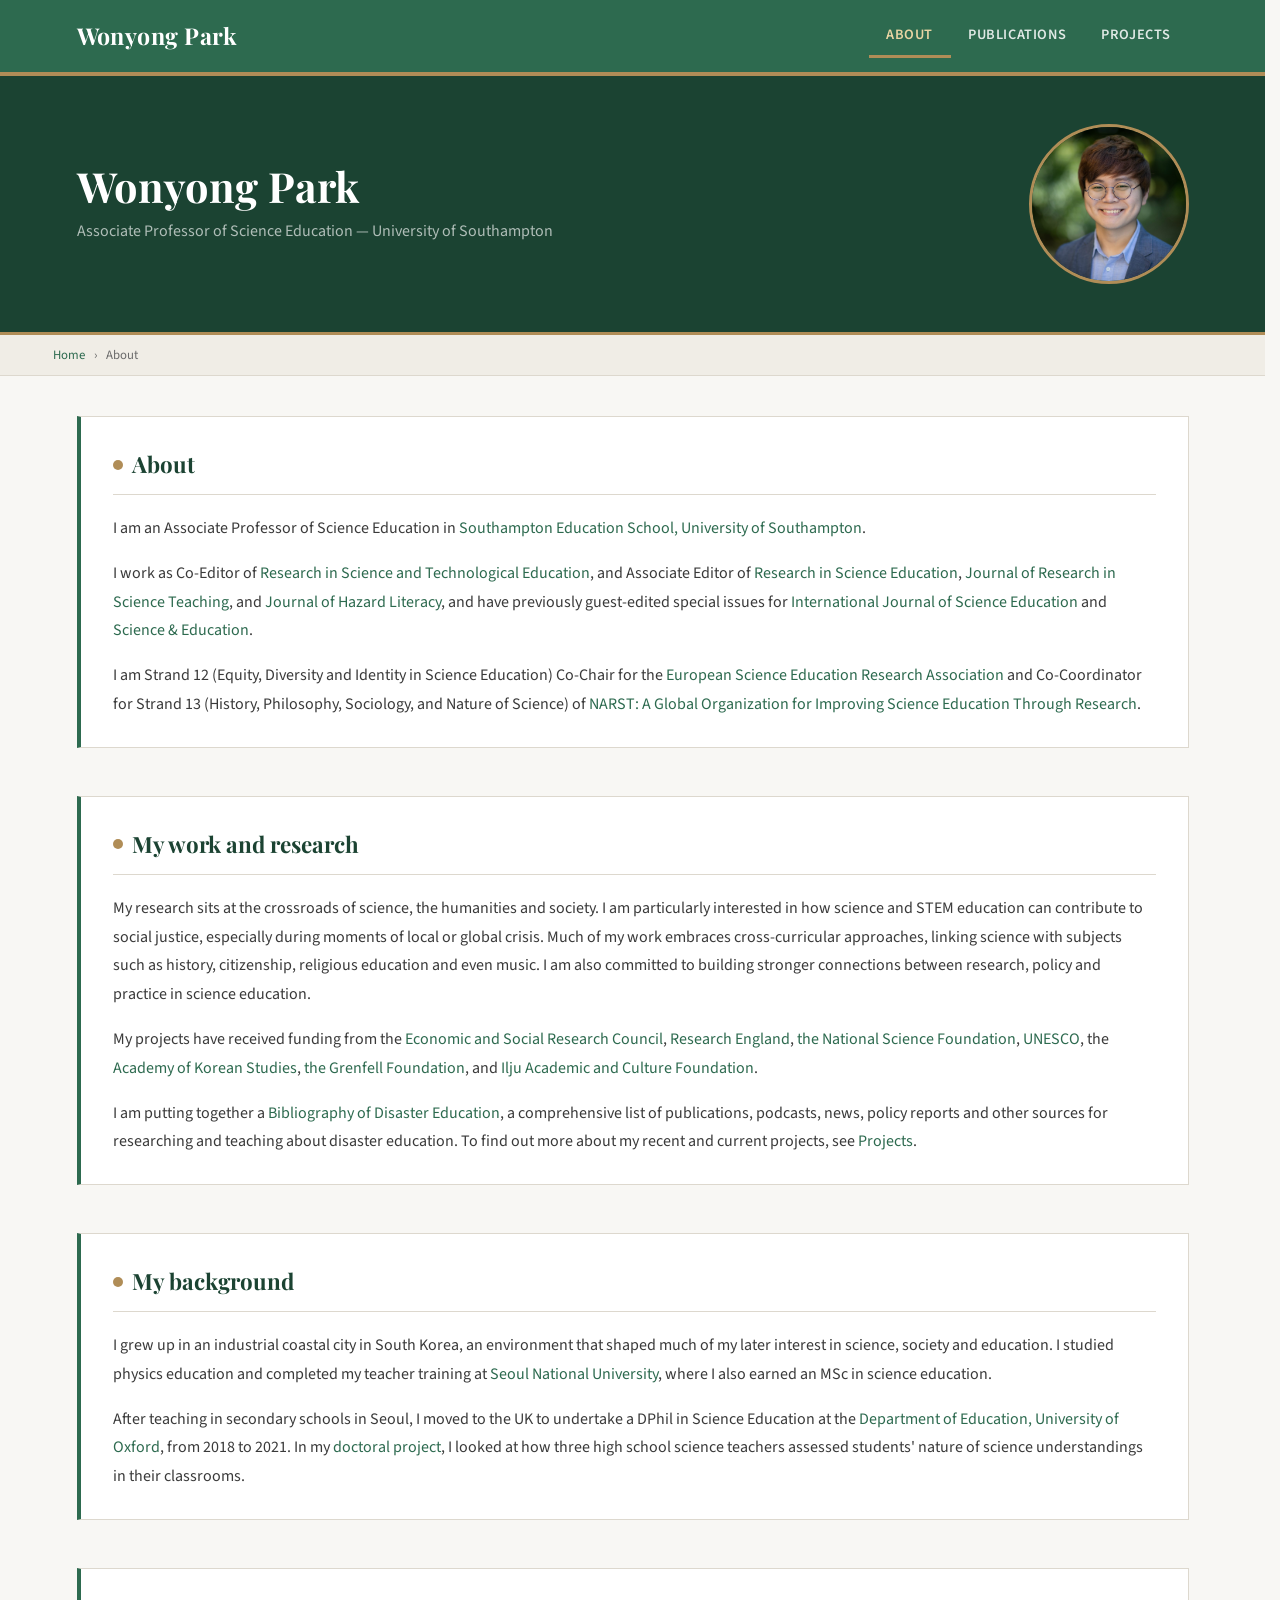
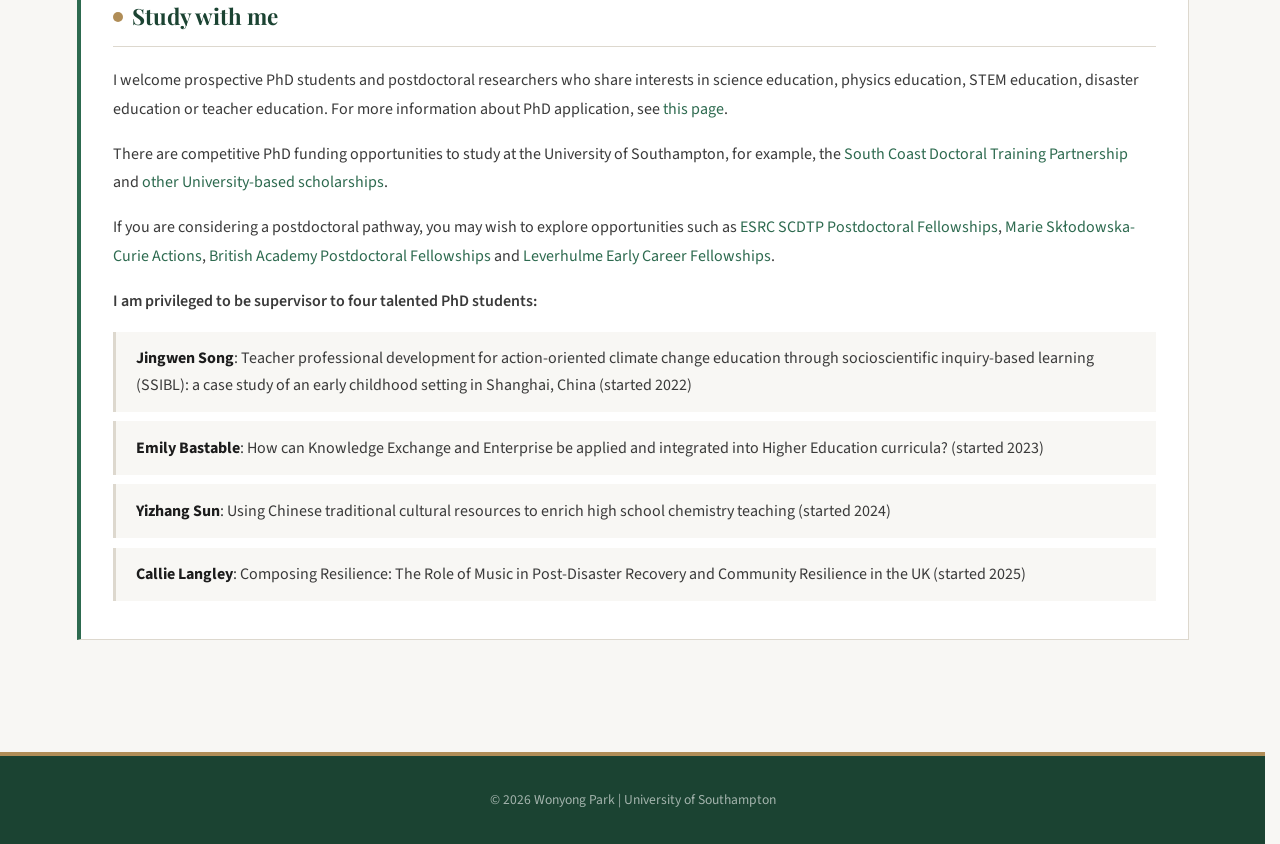
==== index.html @ 9c252d02 "." ====
<!DOCTYPE html>
<html lang="en">
<head>
    <meta charset="UTF-8">
    <meta name="viewport" content="width=device-width, initial-scale=1.0">
    <title>About | Wonyong Park</title>

    <link rel="preconnect" href="https://fonts.googleapis.com">
    <link rel="preconnect" href="https://fonts.gstatic.com" crossorigin>
    <link href="https://fonts.googleapis.com/css2?family=Playfair+Display:ital,wght@0,400;0,700;1,400;1,700&family=Source+Sans+3:wght@400;600&display=swap" rel="stylesheet">

    <style>
/* ── Parliament Design System ─────────────────────────────────────── */
:root {
  --parliament-green:  #2d6a4f;
  --parliament-dark:   #1b4332;
  --gold:              #b08d57;
  --gold-light:        #e8d5a3;
  --parchment:         #f8f7f4;
  --parchment-mid:     #f0ede6;
  --border-warm:       #ddd8ce;
  --text-dark:         #1c1c1c;
  --text-mid:          #3a3a3a;
  --text-muted:        #6b6b6b;
  --white:             #ffffff;
  --link-green:        #2d6a4f;
}

* { margin: 0; padding: 0; box-sizing: border-box; }
html { scroll-behavior: smooth; scrollbar-gutter: stable; }

body {
  font-family: 'Source Sans 3', sans-serif;
  background-color: var(--parchment);
  color: var(--text-dark);
  line-height: 1.75;
  -webkit-font-smoothing: antialiased;
}

a {
  color: var(--link-green);
  text-decoration: underline;
  text-decoration-color: transparent;
  text-underline-offset: 3px;
  transition: text-decoration-color .2s ease, color .2s ease;
}
a:hover { text-decoration-color: var(--link-green); }

/* ── SKIP LINK ───────────────────────────────────────────────────── */
.skip-link {
  position: absolute;
  top: -40px; left: 0;
  background: var(--parliament-green);
  color: white;
  padding: 8px 16px;
  font-size: .875rem;
  z-index: 999;
  transition: top .2s;
}
.skip-link:focus { top: 0; }

/* ── SITE HEADER ─────────────────────────────────────────────────── */
.site-header {
  background-color: var(--parliament-green);
  color: var(--white);
  border-bottom: 4px solid var(--gold);
}

.header-inner {
  max-width: 1160px;
  margin: 0 auto;
  padding: 0 24px;
  display: flex;
  align-items: center;
  justify-content: space-between;
  height: 72px;
  gap: 2rem;
}

.site-logo {
  font-family: 'Playfair Display', Georgia, serif;
  font-size: 1.45rem;
  font-weight: 700;
  color: var(--white);
  text-decoration: none;
  letter-spacing: .02em;
  white-space: nowrap;
}

.site-nav { display: flex; align-items: center; }
.site-nav ul { display: flex; list-style: none; gap: 0; }
.site-nav ul li a {
  display: block;
  padding: .5rem 1.1rem;
  color: rgba(255,255,255,.85);
  text-decoration: none;
  font-size: .9rem;
  font-weight: 600;
  letter-spacing: .04em;
  text-transform: uppercase;
  border-bottom: 3px solid transparent;
  transition: color .2s, border-color .2s, background .2s;
}
.site-nav ul li a:hover { color: var(--white); background: rgba(255,255,255,.1); }
.site-nav ul li a.active {
  color: var(--gold-light);
  border-bottom-color: var(--gold);
}

/* ── HERO BAND ───────────────────────────────────────────────────── */
.hero-band {
  background-color: var(--parliament-dark);
  color: var(--white);
  border-bottom: 3px solid var(--gold);
}

.hero-inner {
  max-width: 1160px;
  margin: 0 auto;
  padding: 3rem 24px 3rem;
  display: flex;
  align-items: center;
  gap: 3.5rem;
}

.hero-text { flex: 1; }

.hero-text h1 {
  font-family: 'Playfair Display', Georgia, serif;
  font-size: 2.6rem;
  font-weight: 700;
  line-height: 1.1;
  color: var(--white);
  margin-bottom: .5rem;
}

.hero-text .hero-role {
  font-size: 1rem;
  color: rgba(255,255,255,.65);
  font-family: 'Source Sans 3', sans-serif;
}

.hero-image {
  flex-shrink: 0;
}

.headshot {
  width: 160px;
  height: 160px;
  border-radius: 50%;
  object-fit: cover;
  border: 3px solid var(--gold);
  background-color: rgba(255,255,255,.1);
  display: block;
}

/* ── BREADCRUMB ──────────────────────────────────────────────────── */
.breadcrumb-bar {
  background: var(--parchment-mid);
  border-bottom: 1px solid var(--border-warm);
  padding: .55rem 24px;
}
.breadcrumb-bar .inner {
  max-width: 1160px;
  margin: 0 auto;
  font-size: .8rem;
  color: var(--text-muted);
}
.breadcrumb-bar a { color: var(--link-green); text-decoration: none; }
.breadcrumb-bar a:hover { text-decoration: underline; }
.breadcrumb-bar span { margin: 0 .4rem; }

/* ── MAIN LAYOUT ─────────────────────────────────────────────────── */
.main-wrapper {
  max-width: 1160px;
  margin: 0 auto;
  padding: 2.5rem 24px 4rem;
}

/* ── SECTIONS ────────────────────────────────────────────────────── */
.content-section {
  margin-bottom: 3rem;
  background: var(--white);
  border: 1px solid var(--border-warm);
  border-left: 4px solid var(--parliament-green);
  padding: 1.75rem 2rem;
}

.content-section h2 {
  font-family: 'Playfair Display', Georgia, serif;
  font-size: 1.4rem;
  font-weight: 700;
  color: var(--parliament-dark);
  margin-bottom: 1.2rem;
  padding-bottom: .6rem;
  border-bottom: 1px solid var(--border-warm);
  display: flex;
  align-items: center;
  gap: .6rem;
}
.content-section h2::before {
  content: '';
  display: inline-block;
  width: 10px;
  height: 10px;
  background: var(--gold);
  border-radius: 50%;
  flex-shrink: 0;
}

.content-section p {
  font-family: 'Source Sans 3', sans-serif;
  font-size: 1rem;
  color: var(--text-mid);
  margin-bottom: 1rem;
  line-height: 1.8;
}
.content-section p:last-child { margin-bottom: 0; }

/* ── STUDENT LIST ────────────────────────────────────────────────── */
.student-list {
  list-style: none;
  margin-top: 1rem;
}
.student-list li {
  font-family: 'Source Sans 3', sans-serif;
  font-size: 1rem;
  color: var(--text-mid);
  padding: .85rem 1rem .85rem 1.25rem;
  border-left: 3px solid var(--border-warm);
  margin-bottom: .6rem;
  line-height: 1.65;
  background: var(--parchment);
  transition: border-color .2s;
}
.student-list li:hover { border-left-color: var(--gold); }
.student-list li strong { color: var(--text-dark); }

.lead-note {
  font-weight: 600;
  color: var(--text-dark);
  margin-bottom: .5rem !important;
}

/* ── FOOTER ──────────────────────────────────────────────────────── */
.site-footer {
  background: var(--parliament-dark);
  color: rgba(255,255,255,.6);
  border-top: 4px solid var(--gold);
  padding: 2rem 24px;
  text-align: center;
  font-size: .85rem;
}

/* ── RESPONSIVE ──────────────────────────────────────────────────── */
@media (max-width: 820px) {
  .hero-inner { flex-direction: column-reverse; text-align: center; gap: 1.5rem; }
  .hero-image { margin: 0 auto; }
  .header-inner { height: auto; padding: .75rem 24px; flex-direction: column; align-items: flex-start; gap: .5rem; }
  .site-nav ul { flex-wrap: wrap; }
  .content-section { padding: 1.25rem 1.25rem; }
}
    </style>
</head>
<body>

<a href="#main-content" class="skip-link">Skip to main content</a>

<!-- HEADER -->
<header class="site-header">
  <div class="header-inner">
    <a href="/" class="site-logo">Wonyong Park</a>
    <nav class="site-nav" aria-label="Main navigation">
      <ul>
        <li><a href="/" class="active">About</a></li>
        <li><a href="/test/publications/">Publications</a></li>
        <li><a href="/test/projects/">Projects</a></li>
      </ul>
    </nav>
  </div>
</header>

<!-- HERO -->
<div class="hero-band">
  <div class="hero-inner">
    <div class="hero-text">
      <h1>Wonyong Park</h1>
      <p class="hero-role">Associate Professor of Science Education &mdash; University of Southampton</p>
    </div>
    <div class="hero-image">
      <img src="/headshot.jpg" alt="Wonyong Park" class="headshot">
    </div>
  </div>
</div>

<!-- BREADCRUMB -->
<div class="breadcrumb-bar" aria-label="Breadcrumb">
  <div class="inner">
    <a href="/">Home</a>
    <span aria-hidden="true">›</span>
    About
  </div>
</div>

<!-- MAIN -->
<main id="main-content">
  <div class="main-wrapper">

    <section class="content-section" id="about">
      <h2>About</h2>
      <p>I am an Associate Professor of Science Education in <a href="https://www.southampton.ac.uk/about/faculties-schools-departments/southampton-education-school" target="_blank">Southampton Education School, University of Southampton</a>.</p>
      <p>I work as Co-Editor of <a href="https://www.tandfonline.com/journals/crst20" target="_blank">Research in Science and Technological Education</a>, and Associate Editor of <a href="https://link.springer.com/journal/11165" target="_blank">Research in Science Education</a>, <a href="https://onlinelibrary.wiley.com/journal/10982736" target="_blank">Journal of Research in Science Teaching</a>, and <a href="https://www.ejhl.org/" target="_blank">Journal of Hazard Literacy</a>, and have previously guest-edited special issues for <a href="https://www.tandfonline.com/journals/tsed20" target="_blank">International Journal of Science Education</a> and <a href="https://link.springer.com/journal/11191" target="_blank">Science &amp; Education</a>.</p>
      <p>I am Strand 12 (Equity, Diversity and Identity in Science Education) Co-Chair for the <a href="https://www.esera.org/" target="_blank">European Science Education Research Association</a> and Co-Coordinator for Strand 13 (History, Philosophy, Sociology, and Nature of Science) of <a href="https://narst.org/strands" target="_blank">NARST: A Global Organization for Improving Science Education Through Research</a>.</p>
    </section>

    <section class="content-section" id="work">
      <h2>My work and research</h2>
      <p>My research sits at the crossroads of science, the humanities and society. I am particularly interested in how science and STEM education can contribute to social justice, especially during moments of local or global crisis. Much of my work embraces cross-curricular approaches, linking science with subjects such as history, citizenship, religious education and even music. I am also committed to building stronger connections between research, policy and practice in science education.</p>
      <p>My projects have received funding from the <a href="https://www.ukri.org/councils/esrc/" target="_blank">Economic and Social Research Council</a>, <a href="https://www.ukri.org/councils/research-england/" target="_blank">Research England</a>, <a href="https://www.nsf.gov/" target="_blank">the National Science Foundation</a>, <a href="https://www.unesco.org/en" target="_blank">UNESCO</a>, the <a href="https://intl.aks.ac.kr/english/index.do" target="_blank">Academy of Korean Studies</a>, <a href="https://www.grenfellfoundation.org.uk/" target="_blank">the Grenfell Foundation</a>, and <a href="https://www.iljufoundation.org/" target="_blank">Ilju Academic and Culture Foundation</a>.</p>
      <p>I am putting together a <a href="https://www.zotero.org/groups/5106264/bibliography_of_disaster_education/library" target="_blank">Bibliography of Disaster Education</a>, a comprehensive list of publications, podcasts, news, policy reports and other sources for researching and teaching about disaster education. To find out more about my recent and current projects, see <a href="/projects/">Projects</a>.</p>
    </section>

    <section class="content-section" id="background">
      <h2>My background</h2>
      <p>I grew up in an industrial coastal city in South Korea, an environment that shaped much of my later interest in science, society and education. I studied physics education and completed my teacher training at <a href="https://en.snu.ac.kr/" target="_blank">Seoul National University</a>, where I also earned an MSc in science education.</p>
      <p>After teaching in secondary schools in Seoul, I moved to the UK to undertake a DPhil in Science Education at the <a href="https://www.education.ox.ac.uk/" target="_blank">Department of Education, University of Oxford</a>, from 2018 to 2021. In my <a href="https://ora.ox.ac.uk/objects/uuid:f117fbd8-6e07-456a-b6ad-92ff74b28d0a" target="_blank">doctoral project</a>, I looked at how three high school science teachers assessed students' nature of science understandings in their classrooms.</p>
    </section>

    <section class="content-section" id="study">
      <h2>Study with me</h2>
      <p>I welcome prospective PhD students and postdoctoral researchers who share interests in science education, physics education, STEM education, disaster education or teacher education. For more information about PhD application, see <a href="https://www.southampton.ac.uk/study/postgraduate-research/education" target="_blank">this page</a>.</p>
      <p>There are competitive PhD funding opportunities to study at the University of Southampton, for example, the <a href="https://southcoastdtp.ac.uk/" target="_blank">South Coast Doctoral Training Partnership</a> and <a href="https://www.southampton.ac.uk/doctoral-college/presidential-scholarships.page" target="_blank">other University-based scholarships</a>.</p>
      <p>If you are considering a postdoctoral pathway, you may wish to explore opportunities such as <a href="https://southcoastdtp.ac.uk/our-people/postdoctoral-fellows/" target="_blank">ESRC SCDTP Postdoctoral Fellowships</a>, <a href="https://marie-sklodowska-curie-actions.ec.europa.eu/actions/postdoctoral-fellowships" target="_blank">Marie Skłodowska-Curie Actions</a>, <a href="https://www.thebritishacademy.ac.uk/funding/postdoctoral-fellowships/" target="_blank">British Academy Postdoctoral Fellowships</a> and <a href="https://www.leverhulme.ac.uk/early-career-fellowships" target="_blank">Leverhulme Early Career Fellowships</a>.</p>
      <p class="lead-note">I am privileged to be supervisor to four talented PhD students:</p>
      <ul class="student-list">
        <li><strong>Jingwen Song</strong>: Teacher professional development for action-oriented climate change education through socioscientific inquiry-based learning (SSIBL): a case study of an early childhood setting in Shanghai, China (started 2022)</li>
        <li><strong>Emily Bastable</strong>: How can Knowledge Exchange and Enterprise be applied and integrated into Higher Education curricula? (started 2023)</li>
        <li><strong>Yizhang Sun</strong>: Using Chinese traditional cultural resources to enrich high school chemistry teaching (started 2024)</li>
        <li><strong>Callie Langley</strong>: Composing Resilience: The Role of Music in Post-Disaster Recovery and Community Resilience in the UK (started 2025)</li>
      </ul>
    </section>

  </div>
</main>

<!-- FOOTER -->
<footer class="site-footer">
  &copy; 2026 Wonyong Park | University of Southampton
</footer>

</body>
</html>
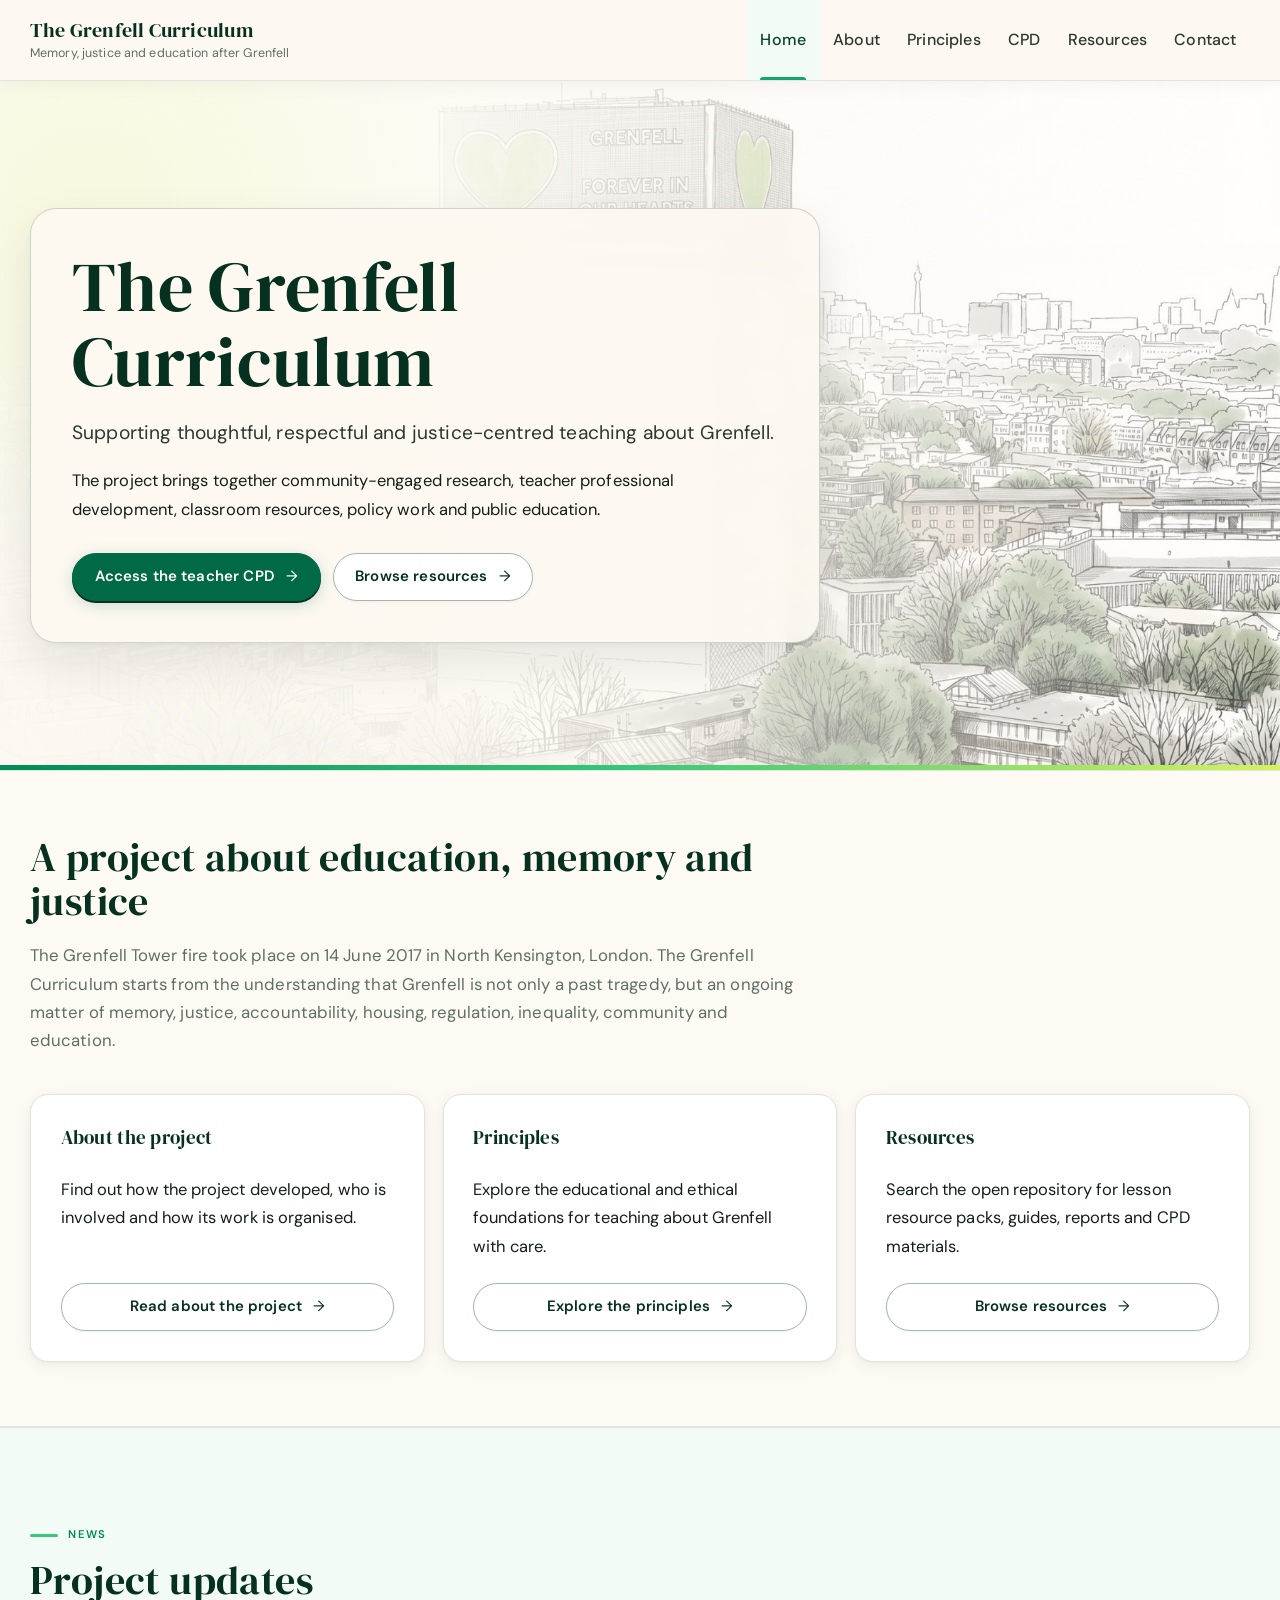
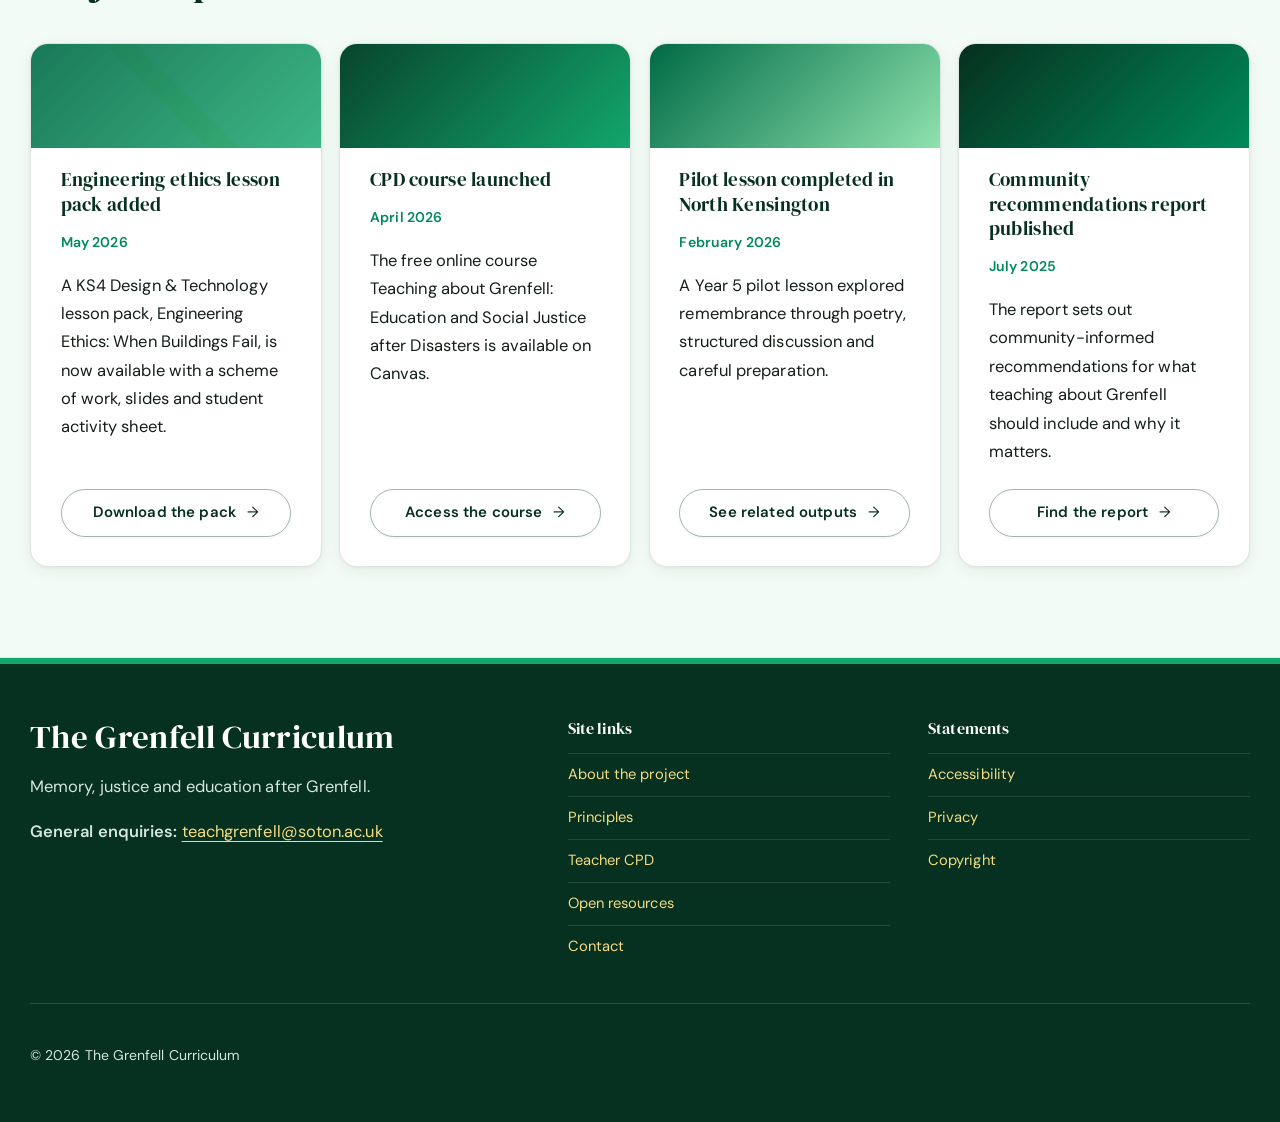
==== commit f44452f2: "..." ====
--- a/index.html
+++ b/index.html
@@ -1,352 +1,119 @@
-<!DOCTYPE html>
-<html lang="en">
+<!doctype html>
+<html lang="en-GB">
 <head>
-    <meta charset="UTF-8">
-    <meta name="viewport" content="width=device-width, initial-scale=1.0">
-    <title>About | Wonyong Park</title>
-
-    <link rel="preconnect" href="https://fonts.googleapis.com">
-    <link rel="preconnect" href="https://fonts.gstatic.com" crossorigin>
-    <link href="https://fonts.googleapis.com/css2?family=Playfair+Display:ital,wght@0,400;0,700;1,400;1,700&family=Source+Sans+3:wght@400;600&display=swap" rel="stylesheet">
-
-    <style>
-/* ── Parliament Design System ─────────────────────────────────────── */
-:root {
-  --parliament-green:  #2d6a4f;
-  --parliament-dark:   #1b4332;
-  --gold:              #b08d57;
-  --gold-light:        #e8d5a3;
-  --parchment:         #f8f7f4;
-  --parchment-mid:     #f0ede6;
-  --border-warm:       #ddd8ce;
-  --text-dark:         #1c1c1c;
-  --text-mid:          #3a3a3a;
-  --text-muted:        #6b6b6b;
-  --white:             #ffffff;
-  --link-green:        #2d6a4f;
-}
-
-* { margin: 0; padding: 0; box-sizing: border-box; }
-html { scroll-behavior: smooth; scrollbar-gutter: stable; }
-
-body {
-  font-family: 'Source Sans 3', sans-serif;
-  background-color: var(--parchment);
-  color: var(--text-dark);
-  line-height: 1.75;
-  -webkit-font-smoothing: antialiased;
-}
-
-a {
-  color: var(--link-green);
-  text-decoration: underline;
-  text-decoration-color: transparent;
-  text-underline-offset: 3px;
-  transition: text-decoration-color .2s ease, color .2s ease;
-}
-a:hover { text-decoration-color: var(--link-green); }
-
-/* ── SKIP LINK ───────────────────────────────────────────────────── */
-.skip-link {
-  position: absolute;
-  top: -40px; left: 0;
-  background: var(--parliament-green);
-  color: white;
-  padding: 8px 16px;
-  font-size: .875rem;
-  z-index: 999;
-  transition: top .2s;
-}
-.skip-link:focus { top: 0; }
-
-/* ── SITE HEADER ─────────────────────────────────────────────────── */
-.site-header {
-  background-color: var(--parliament-green);
-  color: var(--white);
-  border-bottom: 4px solid var(--gold);
-}
-
-.header-inner {
-  max-width: 1160px;
-  margin: 0 auto;
-  padding: 0 24px;
-  display: flex;
-  align-items: center;
-  justify-content: space-between;
-  height: 72px;
-  gap: 2rem;
-}
-
-.site-logo {
-  font-family: 'Playfair Display', Georgia, serif;
-  font-size: 1.45rem;
-  font-weight: 700;
-  color: var(--white);
-  text-decoration: none;
-  letter-spacing: .02em;
-  white-space: nowrap;
-}
-
-.site-nav { display: flex; align-items: center; }
-.site-nav ul { display: flex; list-style: none; gap: 0; }
-.site-nav ul li a {
-  display: block;
-  padding: .5rem 1.1rem;
-  color: rgba(255,255,255,.85);
-  text-decoration: none;
-  font-size: .9rem;
-  font-weight: 600;
-  letter-spacing: .04em;
-  text-transform: uppercase;
-  border-bottom: 3px solid transparent;
-  transition: color .2s, border-color .2s, background .2s;
-}
-.site-nav ul li a:hover { color: var(--white); background: rgba(255,255,255,.1); }
-.site-nav ul li a.active {
-  color: var(--gold-light);
-  border-bottom-color: var(--gold);
-}
-
-/* ── HERO BAND ───────────────────────────────────────────────────── */
-.hero-band {
-  background-color: var(--parliament-dark);
-  color: var(--white);
-  border-bottom: 3px solid var(--gold);
-}
-
-.hero-inner {
-  max-width: 1160px;
-  margin: 0 auto;
-  padding: 3rem 24px 3rem;
-  display: flex;
-  align-items: center;
-  gap: 3.5rem;
-}
-
-.hero-text { flex: 1; }
-
-.hero-text h1 {
-  font-family: 'Playfair Display', Georgia, serif;
-  font-size: 2.6rem;
-  font-weight: 700;
-  line-height: 1.1;
-  color: var(--white);
-  margin-bottom: .5rem;
-}
-
-.hero-text .hero-role {
-  font-size: 1rem;
-  color: rgba(255,255,255,.65);
-  font-family: 'Source Sans 3', sans-serif;
-}
-
-.hero-image {
-  flex-shrink: 0;
-}
-
-.headshot {
-  width: 160px;
-  height: 160px;
-  border-radius: 50%;
-  object-fit: cover;
-  border: 3px solid var(--gold);
-  background-color: rgba(255,255,255,.1);
-  display: block;
-}
-
-/* ── BREADCRUMB ──────────────────────────────────────────────────── */
-.breadcrumb-bar {
-  background: var(--parchment-mid);
-  border-bottom: 1px solid var(--border-warm);
-  padding: .55rem 24px;
-}
-.breadcrumb-bar .inner {
-  max-width: 1160px;
-  margin: 0 auto;
-  font-size: .8rem;
-  color: var(--text-muted);
-}
-.breadcrumb-bar a { color: var(--link-green); text-decoration: none; }
-.breadcrumb-bar a:hover { text-decoration: underline; }
-.breadcrumb-bar span { margin: 0 .4rem; }
-
-/* ── MAIN LAYOUT ─────────────────────────────────────────────────── */
-.main-wrapper {
-  max-width: 1160px;
-  margin: 0 auto;
-  padding: 2.5rem 24px 4rem;
-}
-
-/* ── SECTIONS ────────────────────────────────────────────────────── */
-.content-section {
-  margin-bottom: 3rem;
-  background: var(--white);
-  border: 1px solid var(--border-warm);
-  border-left: 4px solid var(--parliament-green);
-  padding: 1.75rem 2rem;
-}
-
-.content-section h2 {
-  font-family: 'Playfair Display', Georgia, serif;
-  font-size: 1.4rem;
-  font-weight: 700;
-  color: var(--parliament-dark);
-  margin-bottom: 1.2rem;
-  padding-bottom: .6rem;
-  border-bottom: 1px solid var(--border-warm);
-  display: flex;
-  align-items: center;
-  gap: .6rem;
-}
-.content-section h2::before {
-  content: '';
-  display: inline-block;
-  width: 10px;
-  height: 10px;
-  background: var(--gold);
-  border-radius: 50%;
-  flex-shrink: 0;
-}
-
-.content-section p {
-  font-family: 'Source Sans 3', sans-serif;
-  font-size: 1rem;
-  color: var(--text-mid);
-  margin-bottom: 1rem;
-  line-height: 1.8;
-}
-.content-section p:last-child { margin-bottom: 0; }
-
-/* ── STUDENT LIST ────────────────────────────────────────────────── */
-.student-list {
-  list-style: none;
-  margin-top: 1rem;
-}
-.student-list li {
-  font-family: 'Source Sans 3', sans-serif;
-  font-size: 1rem;
-  color: var(--text-mid);
-  padding: .85rem 1rem .85rem 1.25rem;
-  border-left: 3px solid var(--border-warm);
-  margin-bottom: .6rem;
-  line-height: 1.65;
-  background: var(--parchment);
-  transition: border-color .2s;
-}
-.student-list li:hover { border-left-color: var(--gold); }
-.student-list li strong { color: var(--text-dark); }
-
-.lead-note {
-  font-weight: 600;
-  color: var(--text-dark);
-  margin-bottom: .5rem !important;
-}
-
-/* ── FOOTER ──────────────────────────────────────────────────────── */
-.site-footer {
-  background: var(--parliament-dark);
-  color: rgba(255,255,255,.6);
-  border-top: 4px solid var(--gold);
-  padding: 2rem 24px;
-  text-align: center;
-  font-size: .85rem;
-}
-
-/* ── RESPONSIVE ──────────────────────────────────────────────────── */
-@media (max-width: 820px) {
-  .hero-inner { flex-direction: column-reverse; text-align: center; gap: 1.5rem; }
-  .hero-image { margin: 0 auto; }
-  .header-inner { height: auto; padding: .75rem 24px; flex-direction: column; align-items: flex-start; gap: .5rem; }
-  .site-nav ul { flex-wrap: wrap; }
-  .content-section { padding: 1.25rem 1.25rem; }
-}
-    </style>
+  <meta charset="utf-8">
+  <meta name="viewport" content="width=device-width, initial-scale=1">
+  <title>The Grenfell Curriculum | Memory, justice and education after Grenfell</title>
+  <meta name="description" content="The public landing page for The Grenfell Curriculum, an ongoing community-engaged education project supporting teaching about Grenfell.">
+  <meta name="theme-color" content="#008a59">
+  <link rel="preconnect" href="https://fonts.googleapis.com">
+  <link rel="preconnect" href="https://fonts.gstatic.com" crossorigin>
+  <link rel="stylesheet" href="assets/css/styles.css">
 </head>
-<body>
-
-<a href="#main-content" class="skip-link">Skip to main content</a>
-
-<!-- HEADER -->
+<body class="page-home">
 <header class="site-header">
   <div class="header-inner">
-    <a href="/" class="site-logo">Wonyong Park</a>
-    <nav class="site-nav" aria-label="Main navigation">
-      <ul>
-        <li><a href="/" class="active">About</a></li>
-        <li><a href="/test/publications/">Publications</a></li>
-        <li><a href="/test/projects/">Projects</a></li>
-      </ul>
+    <a class="brand" href="" aria-label="The Grenfell Curriculum home">
+      <span class="brand-title">The Grenfell Curriculum</span>
+        <span class="brand-tagline">Memory, justice and education after Grenfell</span>
+    </a>
+    <button class="nav-toggle" type="button" aria-controls="site-navigation" aria-expanded="false" data-nav-toggle>
+      <span>Menu</span><span aria-hidden="true"></span>
+    </button>
+    <nav class="site-nav" id="site-navigation" aria-label="Primary navigation" data-site-nav>
+      <ul><li><a href="" aria-current="page">Home</a></li><li><a href="about/">About</a></li><li><a href="principles/">Principles</a></li><li><a href="cpd/">CPD</a></li><li><a href="resources/">Resources</a></li><li><a href="contact/">Contact</a></li></ul>
     </nav>
   </div>
 </header>
+  <main id="main">
 
-<!-- HERO -->
-<div class="hero-band">
-  <div class="hero-inner">
-    <div class="hero-text">
-      <h1>Wonyong Park</h1>
-      <p class="hero-role">Associate Professor of Science Education &mdash; University of Southampton</p>
+    <section class="page-hero">
+      <div class="container hero-grid">
+        <div class="hero-copy">
+          <h1>The Grenfell Curriculum</h1>
+          <p class="lede">Supporting thoughtful, respectful and justice-centred teaching about Grenfell.</p>
+          <p>The project brings together community-engaged research, teacher professional development, classroom resources, policy work and public education.</p>
+          <div class="actions">
+            <a class="btn primary" href="https://canvas.instructure.com/courses/13952145/modules" target="_blank" rel="noopener noreferrer">Access the teacher CPD</a>
+            <a class="btn secondary" href="resources/">Browse resources</a>
+          </div>
+          </div>
+        </div>
+      </div>
+    </section>
+
+    <section class="section compact">
+      <div class="container">
+        <div class="section-title">
+          <h2>A project about education, memory and justice</h2>
+          <p>The Grenfell Tower fire took place on 14 June 2017 in North Kensington, London. The Grenfell Curriculum starts from the understanding that Grenfell is not only a past tragedy, but an ongoing matter of memory, justice, accountability, housing, regulation, inequality, community and education.</p>
+        </div>
+        <div class="grid three">
+          <article class="card feature-card">
+            <h3>About the project</h3>
+            <p>Find out how the project developed, who is involved and how its work is organised.</p>
+            <a class="btn secondary" href="about/">Read about the project</a>
+          </article>
+          <article class="card feature-card">
+            <h3>Principles</h3>
+            <p>Explore the educational and ethical foundations for teaching about Grenfell with care.</p>
+            <a class="btn secondary" href="principles/">Explore the principles</a>
+          </article>
+          <article class="card feature-card">
+            <h3>Resources</h3>
+            <p>Search the open repository for lesson resource packs, guides, reports and CPD materials.</p>
+            <a class="btn secondary" href="resources/">Browse resources</a>
+          </article>
+        </div>
+      </div>
+    </section>
+
+    <section class="section alt" aria-labelledby="latest-news-heading">
+      <div class="container">
+        <div class="section-title">
+          <span class="eyebrow">News</span>
+          <h2 id="latest-news-heading">Project updates</h2>
+        </div>
+        <div class="grid four" data-news-list aria-live="polite"></div>
+        <noscript>
+          <p class="note-box">News cards require JavaScript. Key project outputs are also listed on the resources page.</p>
+        </noscript>
+      </div>
+    </section>
+
+  </main>
+  <footer class="site-footer">
+  <div class="container">
+    <div class="footer-grid">
+      <div>
+        <h2>The Grenfell Curriculum</h2>
+        <p>Memory, justice and education after Grenfell.</p>
+        <p><strong>General enquiries:</strong> <a href="mailto:teachgrenfell@soton.ac.uk">teachgrenfell@soton.ac.uk</a></p>
+      </div>
+      <div>
+        <h3>Site links</h3>
+        <ul class="footer-links">
+          <li><a href="about/">About the project</a></li>
+          <li><a href="principles/">Principles</a></li>
+          <li><a href="cpd/">Teacher CPD</a></li>
+          <li><a href="resources/">Open resources</a></li>
+          <li><a href="contact/">Contact</a></li>
+        </ul>
+      </div>
+      <div>
+        <h3>Statements</h3>
+        <ul class="footer-links">
+          <li><a href="contact/#accessibility">Accessibility</a></li>
+          <li><a href="contact/#privacy">Privacy</a></li>
+          <li><a href="contact/#copyright">Copyright</a></li>
+        </ul>
+      </div>
     </div>
-    <div class="hero-image">
-      <img src="/headshot.jpg" alt="Wonyong Park" class="headshot">
+    <div class="footer-bottom">
+      <p>© 2026 The Grenfell Curriculum</p>
     </div>
   </div>
-</div>
-
-<!-- BREADCRUMB -->
-<div class="breadcrumb-bar" aria-label="Breadcrumb">
-  <div class="inner">
-    <a href="/">Home</a>
-    <span aria-hidden="true">›</span>
-    About
-  </div>
-</div>
-
-<!-- MAIN -->
-<main id="main-content">
-  <div class="main-wrapper">
-
-    <section class="content-section" id="about">
-      <h2>About</h2>
-      <p>I am an Associate Professor of Science Education in <a href="https://www.southampton.ac.uk/about/faculties-schools-departments/southampton-education-school" target="_blank">Southampton Education School, University of Southampton</a>.</p>
-      <p>I work as Co-Editor of <a href="https://www.tandfonline.com/journals/crst20" target="_blank">Research in Science and Technological Education</a>, and Associate Editor of <a href="https://link.springer.com/journal/11165" target="_blank">Research in Science Education</a>, <a href="https://onlinelibrary.wiley.com/journal/10982736" target="_blank">Journal of Research in Science Teaching</a>, and <a href="https://www.ejhl.org/" target="_blank">Journal of Hazard Literacy</a>, and have previously guest-edited special issues for <a href="https://www.tandfonline.com/journals/tsed20" target="_blank">International Journal of Science Education</a> and <a href="https://link.springer.com/journal/11191" target="_blank">Science &amp; Education</a>.</p>
-      <p>I am Strand 12 (Equity, Diversity and Identity in Science Education) Co-Chair for the <a href="https://www.esera.org/" target="_blank">European Science Education Research Association</a> and Co-Coordinator for Strand 13 (History, Philosophy, Sociology, and Nature of Science) of <a href="https://narst.org/strands" target="_blank">NARST: A Global Organization for Improving Science Education Through Research</a>.</p>
-    </section>
-
-    <section class="content-section" id="work">
-      <h2>My work and research</h2>
-      <p>My research sits at the crossroads of science, the humanities and society. I am particularly interested in how science and STEM education can contribute to social justice, especially during moments of local or global crisis. Much of my work embraces cross-curricular approaches, linking science with subjects such as history, citizenship, religious education and even music. I am also committed to building stronger connections between research, policy and practice in science education.</p>
-      <p>My projects have received funding from the <a href="https://www.ukri.org/councils/esrc/" target="_blank">Economic and Social Research Council</a>, <a href="https://www.ukri.org/councils/research-england/" target="_blank">Research England</a>, <a href="https://www.nsf.gov/" target="_blank">the National Science Foundation</a>, <a href="https://www.unesco.org/en" target="_blank">UNESCO</a>, the <a href="https://intl.aks.ac.kr/english/index.do" target="_blank">Academy of Korean Studies</a>, <a href="https://www.grenfellfoundation.org.uk/" target="_blank">the Grenfell Foundation</a>, and <a href="https://www.iljufoundation.org/" target="_blank">Ilju Academic and Culture Foundation</a>.</p>
-      <p>I am putting together a <a href="https://www.zotero.org/groups/5106264/bibliography_of_disaster_education/library" target="_blank">Bibliography of Disaster Education</a>, a comprehensive list of publications, podcasts, news, policy reports and other sources for researching and teaching about disaster education. To find out more about my recent and current projects, see <a href="/projects/">Projects</a>.</p>
-    </section>
-
-    <section class="content-section" id="background">
-      <h2>My background</h2>
-      <p>I grew up in an industrial coastal city in South Korea, an environment that shaped much of my later interest in science, society and education. I studied physics education and completed my teacher training at <a href="https://en.snu.ac.kr/" target="_blank">Seoul National University</a>, where I also earned an MSc in science education.</p>
-      <p>After teaching in secondary schools in Seoul, I moved to the UK to undertake a DPhil in Science Education at the <a href="https://www.education.ox.ac.uk/" target="_blank">Department of Education, University of Oxford</a>, from 2018 to 2021. In my <a href="https://ora.ox.ac.uk/objects/uuid:f117fbd8-6e07-456a-b6ad-92ff74b28d0a" target="_blank">doctoral project</a>, I looked at how three high school science teachers assessed students' nature of science understandings in their classrooms.</p>
-    </section>
-
-    <section class="content-section" id="study">
-      <h2>Study with me</h2>
-      <p>I welcome prospective PhD students and postdoctoral researchers who share interests in science education, physics education, STEM education, disaster education or teacher education. For more information about PhD application, see <a href="https://www.southampton.ac.uk/study/postgraduate-research/education" target="_blank">this page</a>.</p>
-      <p>There are competitive PhD funding opportunities to study at the University of Southampton, for example, the <a href="https://southcoastdtp.ac.uk/" target="_blank">South Coast Doctoral Training Partnership</a> and <a href="https://www.southampton.ac.uk/doctoral-college/presidential-scholarships.page" target="_blank">other University-based scholarships</a>.</p>
-      <p>If you are considering a postdoctoral pathway, you may wish to explore opportunities such as <a href="https://southcoastdtp.ac.uk/our-people/postdoctoral-fellows/" target="_blank">ESRC SCDTP Postdoctoral Fellowships</a>, <a href="https://marie-sklodowska-curie-actions.ec.europa.eu/actions/postdoctoral-fellowships" target="_blank">Marie Skłodowska-Curie Actions</a>, <a href="https://www.thebritishacademy.ac.uk/funding/postdoctoral-fellowships/" target="_blank">British Academy Postdoctoral Fellowships</a> and <a href="https://www.leverhulme.ac.uk/early-career-fellowships" target="_blank">Leverhulme Early Career Fellowships</a>.</p>
-      <p class="lead-note">I am privileged to be supervisor to four talented PhD students:</p>
-      <ul class="student-list">
-        <li><strong>Jingwen Song</strong>: Teacher professional development for action-oriented climate change education through socioscientific inquiry-based learning (SSIBL): a case study of an early childhood setting in Shanghai, China (started 2022)</li>
-        <li><strong>Emily Bastable</strong>: How can Knowledge Exchange and Enterprise be applied and integrated into Higher Education curricula? (started 2023)</li>
-        <li><strong>Yizhang Sun</strong>: Using Chinese traditional cultural resources to enrich high school chemistry teaching (started 2024)</li>
-        <li><strong>Callie Langley</strong>: Composing Resilience: The Role of Music in Post-Disaster Recovery and Community Resilience in the UK (started 2025)</li>
-      </ul>
-    </section>
-
-  </div>
-</main>
-
-<!-- FOOTER -->
-<footer class="site-footer">
-  &copy; 2026 Wonyong Park | University of Southampton
 </footer>
-
+  <script src="assets/js/main.js" defer></script>
 </body>
-</html>
+</html>
--- a/assets/css/styles.css
+++ b/assets/css/styles.css
@@ -0,0 +1,1096 @@
+/*
+  The Grenfell Curriculum — shared static-site stylesheet
+  ------------------------------------------------------
+  Version 6.1 — Enhanced design
+  - Friendlier, rounder typography using DM Sans + Fraunces
+  - Softer, more approachable card/box styles
+  - Improved line-height and character spacing
+*/
+
+@import url('https://fonts.googleapis.com/css2?family=DM+Sans:ital,opsz,wght@0,9..40,300;0,9..40,400;0,9..40,500;0,9..40,600;0,9..40,700;1,9..40,400&family=DM+Serif+Display:ital@0;1&display=swap');
+
+:root {
+  --green-980: #031b12;
+  --green-950: #06301f;
+  --green-900: #07452d;
+  --green-800: #006a46;
+  --green-700: #008a59;
+  --green-600: #13a66b;
+  --green-500: #39c878;
+  --green-300: #8ee2ad;
+  --green-100: #e1f7e8;
+  --green-50:  #f2fbf5;
+  --lime:      #d5f35b;
+  --gold:      #e8bd3c;
+  --ink:       #141f18;
+  --charcoal:  #2a3830;
+  --muted:     #5e6f67;
+  --line:      #dde6e0;
+  --line-strong: #a3b8ac;
+  --warm:      #fdf9f2;
+  --warm-2:    #f4ead9;
+  --white:     #ffffff;
+  --focus:     #f5c542;
+  --danger-soft: #f6e8d7;
+  --max: 1220px;
+  --header-height: 78px;
+  --radius:    18px;
+  --radius-sm: 12px;
+  --radius-lg: 26px;
+  --shadow-soft: 0 12px 32px rgba(3, 27, 18, 0.07);
+  --shadow-card: 0 4px 16px rgba(3, 27, 18, 0.06), 0 1px 3px rgba(3, 27, 18, 0.04);
+  --font-sans:    'DM Sans', 'Segoe UI', system-ui, sans-serif;
+  --font-heading: 'DM Serif Display', Georgia, serif;
+}
+
+* { box-sizing: border-box; }
+
+html {
+  scroll-behavior: smooth;
+  scroll-padding-top: calc(var(--header-height) + 1rem);
+}
+
+@media (prefers-reduced-motion: reduce) {
+  html { scroll-behavior: auto; }
+  *, *::before, *::after {
+    animation-duration: 0.001ms !important;
+    animation-iteration-count: 1 !important;
+    transition-duration: 0.001ms !important;
+  }
+}
+
+body {
+  margin: 0;
+  color: var(--ink);
+  background: #fdfaf4;
+  font-family: var(--font-sans);
+  font-size: 16.5px;
+  line-height: 1.72;
+  letter-spacing: 0.005em;
+  text-rendering: optimizeLegibility;
+  -webkit-font-smoothing: antialiased;
+}
+
+body.nav-open { overflow: hidden; }
+
+a {
+  color: var(--green-800);
+  text-decoration-thickness: 0.08em;
+  text-underline-offset: 0.22em;
+}
+a:hover { color: var(--green-950); }
+strong { font-weight: 600; }
+
+a:focus-visible,
+button:focus-visible,
+input:focus-visible,
+select:focus-visible,
+textarea:focus-visible,
+summary:focus-visible {
+  outline: 3px solid var(--focus);
+  outline-offset: 3px;
+  border-radius: 4px;
+}
+
+img, svg { max-width: 100%; height: auto; }
+
+.skip-link {
+  position: absolute;
+  top: -48px;
+  left: 16px;
+  z-index: 9999;
+  padding: 0.75rem 1rem;
+  color: var(--white);
+  background: var(--green-900);
+  border-radius: var(--radius-sm);
+  transition: top 0.2s ease;
+}
+.skip-link:focus { top: 16px; }
+
+/* Header */
+.site-header {
+  position: sticky;
+  top: 0;
+  z-index: 1000;
+  background: rgba(253, 249, 242, 0.96);
+  border-bottom: 1px solid var(--line);
+  box-shadow: 0 2px 20px rgba(3, 27, 18, 0.05);
+  backdrop-filter: blur(8px);
+}
+
+.header-inner {
+  width: min(100% - 2.5rem, var(--max));
+  min-height: 80px;
+  margin: 0 auto;
+  display: flex;
+  align-items: stretch;
+  justify-content: space-between;
+  gap: 1.5rem;
+}
+
+.brand {
+  display: inline-flex;
+  flex-direction: column;
+  justify-content: center;
+  color: var(--ink);
+  text-decoration: none;
+  padding: 0.85rem 0;
+}
+
+.brand-mark { display: none; }
+
+.brand-title {
+  display: block;
+  font-family: var(--font-heading);
+  color: var(--green-950);
+  font-weight: 400;
+  letter-spacing: 0.01em;
+  line-height: 1.1;
+  font-size: 1.28rem;
+}
+
+.brand-tagline {
+  display: block;
+  color: var(--muted);
+  font-family: var(--font-sans);
+  font-size: 0.78rem;
+  line-height: 1.3;
+  margin-top: 0.22rem;
+  letter-spacing: 0.01em;
+}
+
+
+.nav-toggle {
+  display: none;
+  align-items: center;
+  gap: 0.55rem;
+  align-self: center;
+  border: 1.5px solid var(--line-strong);
+  background: var(--white);
+  color: var(--green-950);
+  padding: 0.68rem 1rem;
+  font: inherit;
+  font-weight: 600;
+  border-radius: 999px;
+  cursor: pointer;
+  transition: background 0.15s ease, border-color 0.15s ease;
+}
+.nav-toggle:hover { background: var(--green-50); border-color: var(--green-600); }
+
+.nav-toggle span:last-child {
+  width: 20px; height: 14px;
+  display: inline-grid; gap: 5px;
+}
+.nav-toggle span:last-child::before,
+.nav-toggle span:last-child::after {
+  content: ""; display: block; height: 2px;
+  background: currentColor; border-radius: 2px;
+}
+
+.site-nav { display: flex; align-items: stretch; }
+.site-nav ul { list-style: none; margin: 0; padding: 0; display: flex; align-items: stretch; }
+.site-nav li { display: flex; }
+
+.site-nav a {
+  display: inline-flex;
+  align-items: center;
+  position: relative;
+  padding: 0 0.85rem;
+  color: var(--charcoal);
+  text-decoration: none;
+  font-size: 1rem;
+  font-weight: 500;
+  letter-spacing: 0.01em;
+  transition: color 0.15s ease, background 0.15s ease;
+}
+
+.site-nav a::after {
+  content: "";
+  position: absolute;
+  left: 0.85rem; right: 0.85rem; bottom: 0;
+  height: 3px;
+  background: var(--green-600);
+  border-radius: 3px 3px 0 0;
+  transform: scaleX(0);
+  transform-origin: left center;
+  transition: transform 0.18s ease;
+}
+
+.site-nav a:hover,
+.site-nav a[aria-current="page"] { color: var(--green-900); background: var(--green-50); }
+
+.site-nav a:hover::after,
+.site-nav a[aria-current="page"]::after { transform: scaleX(1); }
+
+/* Layout */
+main { overflow: hidden; }
+
+.container { width: min(100% - 2.5rem, var(--max)); margin: 0 auto; }
+
+.section {
+  position: relative;
+  padding: clamp(3.8rem, 7vw, 6.2rem) 0;
+  border-bottom: 1px solid var(--line);
+}
+.section.compact { padding: clamp(2.8rem, 5vw, 4.6rem) 0; }
+.section.alt { background: var(--green-50); border-top: 1px solid var(--line); border-bottom: 1px solid var(--line); }
+.section.dark { background: var(--green-950); color: #edf7f1; border-bottom: none; }
+.section.dark::before {
+  content: ""; position: absolute; inset: 0 0 auto 0; height: 5px;
+  background: linear-gradient(90deg, var(--green-600), var(--lime));
+}
+.section.dark a { color: #f3d972; }
+.section.dark .eyebrow { color: #e0f8e8; }
+.section.dark .section-title p { color: #d5e6dd; }
+.section.dark .card { color: var(--ink); background: var(--white); }
+
+/* Hero */
+body.page-home       { --hero-image: url("../images/grenfell-wide.jpg"); --hero-position: center center; }
+body.page-about      { --hero-image: url("../images/community-gathering.jpg"); --hero-position: center center; }
+body.page-principles { --hero-image: url("../images/grenfell-detail.jpg"); --hero-position: center top; }
+body.page-cpd        { --hero-image: url("../images/grenfell-detail.jpg"); --hero-position: center top; }
+body.page-resources  { --hero-image: url("../images/grenfell-wide.jpg"); --hero-position: center center; }
+body.page-contact    { --hero-image: url("../images/community-gathering.jpg"); --hero-position: center center; }
+
+.page-hero {
+  position: relative;
+  display: flex;
+  align-items: center;
+  min-height: clamp(470px, 58vw, 690px);
+  padding: clamp(3.8rem, 7.5vw, 7.2rem) 0;
+  background-color: var(--warm);
+  background-image:
+    linear-gradient(90deg,
+      rgba(253,249,242,0.98) 0%,
+      rgba(253,249,242,0.94) 34%,
+      rgba(253,249,242,0.68) 58%,
+      rgba(253,249,242,0.16) 100%),
+    var(--hero-image);
+  background-size: cover;
+  background-position: center, var(--hero-position);
+  border-bottom: 1px solid var(--line);
+  overflow: hidden;
+}
+
+.page-hero::before {
+  content: ""; position: absolute; inset: auto 0 0 0; height: 5px;
+  background: linear-gradient(90deg, var(--green-700), var(--green-500), var(--lime));
+}
+
+.page-hero::after {
+  content: ""; position: absolute; inset: 0; pointer-events: none;
+  background:
+    radial-gradient(circle at 7% 18%, rgba(213,243,91,0.14), transparent 28%),
+    linear-gradient(180deg, rgba(255,255,255,0.12), rgba(255,255,255,0));
+}
+
+.hero-grid { position: relative; z-index: 1; }
+
+.hero-copy {
+  max-width: 720px;
+  padding: clamp(1.55rem, 3.2vw, 2.55rem) clamp(1.55rem, 3.2vw, 2.8rem);
+  background: rgba(253,249,242,0.93);
+  border: 1px solid rgba(159,179,168,0.52);
+  border-radius: var(--radius-lg);
+  box-shadow: 0 20px 48px rgba(3,27,18,0.09), 0 2px 6px rgba(3,27,18,0.04);
+  backdrop-filter: blur(6px);
+}
+
+body.page-home .hero-copy { max-width: 790px; }
+.page-heading .hero-copy { max-width: 670px; }
+
+.hero-facts {
+  display: grid;
+  grid-template-columns: repeat(3, minmax(0, 1fr));
+  gap: 0.65rem;
+  margin-top: 1.6rem;
+}
+
+.hero-facts div {
+  padding: 0.9rem 1rem;
+  background: rgba(255,255,255,0.9);
+  border: 1px solid rgba(221,230,224,0.9);
+  border-radius: var(--radius-sm);
+  transition: box-shadow 0.2s ease;
+}
+.hero-facts div:hover { box-shadow: 0 4px 14px rgba(3,27,18,0.08); }
+
+.hero-facts strong {
+  display: block;
+  font-family: var(--font-heading);
+  color: var(--green-950);
+  font-size: 1rem;
+  line-height: 1.2;
+  font-weight: 600;
+}
+
+.hero-facts span {
+  display: block;
+  color: var(--muted);
+  font-size: 0.84rem;
+  line-height: 1.48;
+  margin-top: 0.22rem;
+}
+
+/* Eyebrow */
+.eyebrow {
+  display: inline-flex;
+  align-items: center;
+  gap: 0.65rem;
+  color: var(--green-700);
+  font-weight: 600;
+  text-transform: uppercase;
+  letter-spacing: 0.12em;
+  font-size: 0.70rem;
+  margin-bottom: 0.85rem;
+}
+.eyebrow::before {
+  content: ""; width: 28px; height: 3px;
+  background: var(--green-500); border-radius: 2px; flex-shrink: 0;
+}
+
+/* Headings */
+h1, h2, h3, h4 {
+  margin: 0;
+  color: var(--green-950);
+  font-family: var(--font-heading);
+  font-weight: 400;          /* DM Serif Display reads best at regular weight */
+  line-height: 1.15;
+  letter-spacing: 0.01em;   /* slight positive spacing opens up the dense serif */
+}
+h1 { font-size: clamp(2.4rem, 5.5vw, 5rem); line-height: 1.06; letter-spacing: 0.005em; max-width: 13ch; }
+.page-heading h1 { max-width: 14ch; }
+h2 { font-size: clamp(1.75rem, 3.1vw, 2.85rem); line-height: 1.12; letter-spacing: 0.01em; }
+h3 { font-size: clamp(1.1rem, 1.5vw, 1.32rem); line-height: 1.28; letter-spacing: 0.015em; }
+h4 { font-size: 1rem; line-height: 1.35; letter-spacing: 0.015em; }
+
+/* Text */
+.lede {
+  font-size: clamp(1.05rem, 1.5vw, 1.22rem);
+  color: var(--charcoal);
+  line-height: 1.7;
+  max-width: 62ch;
+  font-weight: 400;
+  letter-spacing: 0.008em;
+}
+
+.hero-copy p { max-width: 62ch; }
+
+p {
+  margin: 1.1rem 0 0;
+  max-width: 72ch;
+  line-height: 1.72;
+}
+
+.muted { color: var(--muted); }
+
+.section-title { max-width: 820px; margin-bottom: 2.5rem; }
+.section-title.center { text-align: center; margin-left: auto; margin-right: auto; }
+.section-title p { color: var(--muted); font-size: 1.05rem; line-height: 1.68; max-width: 64ch; }
+.section-title.center p { margin-left: auto; margin-right: auto; }
+
+/* Buttons */
+.actions { display: flex; flex-wrap: wrap; gap: 0.75rem; margin-top: 1.8rem; }
+
+.btn {
+  display: inline-flex;
+  align-items: center;
+  justify-content: center;
+  gap: 0.5rem;
+  min-height: 48px;
+  padding: 0.78rem 1.35rem;
+  border: 1.5px solid transparent;
+  background: transparent;
+  color: inherit;
+  font-family: var(--font-sans);
+  font-weight: 600;
+  font-size: 0.935rem;
+  letter-spacing: 0.01em;
+  line-height: 1.2;
+  text-decoration: none;
+  border-radius: 999px;
+  cursor: pointer;
+  transition: background-color 0.16s ease, color 0.16s ease, border-color 0.16s ease, transform 0.16s ease, box-shadow 0.16s ease;
+}
+
+.btn::after { content: "→"; font-weight: 400; margin-left: 0.2em; transition: transform 0.16s ease; }
+.btn:hover::after { transform: translateX(4px); }
+
+.btn.primary {
+  background: var(--green-800); color: var(--white); border-color: var(--green-800);
+  box-shadow: 0 2px 0 var(--green-950), 0 4px 16px rgba(0,106,70,0.22);
+}
+.btn.primary:hover {
+  background: var(--green-900); border-color: var(--green-900); color: var(--white);
+  transform: translateY(-1px);
+  box-shadow: 0 4px 0 var(--green-950), 0 8px 22px rgba(0,106,70,0.28);
+}
+
+.btn.secondary {
+  background: var(--white); color: var(--green-950); border-color: var(--line-strong);
+  box-shadow: 0 1px 3px rgba(3,27,18,0.06);
+}
+.btn.secondary:hover {
+  background: var(--green-50); border-color: var(--green-600); color: var(--green-950);
+  transform: translateY(-1px); box-shadow: 0 4px 12px rgba(3,27,18,0.1);
+}
+
+.btn.text-link {
+  min-height: unset; padding: 0; border: 0; color: var(--green-800);
+  background: transparent; font-size: 0.92rem;
+}
+.btn.text-link:hover { color: var(--green-950); }
+.btn.text-link::after { content: none; }
+
+/* Cards & panels */
+.card,
+.panel {
+  background: var(--white);
+  border: 1px solid var(--line);
+  border-radius: var(--radius);
+  box-shadow: var(--shadow-card);
+}
+
+.card {
+  padding: clamp(1.3rem, 2.6vw, 1.85rem);
+  transition: border-color 0.18s ease, transform 0.18s ease, box-shadow 0.18s ease;
+}
+
+.card:hover {
+  border-color: var(--green-500);
+  transform: translateY(-3px);
+  box-shadow: 0 12px 32px rgba(3,27,18,0.10), 0 2px 6px rgba(3,27,18,0.05);
+}
+
+.panel {
+  padding: clamp(1.6rem, 3.5vw, 2.65rem);
+  position: relative;
+  overflow: hidden;
+  border-left: none;
+}
+
+.card h3, .card h4 { margin-bottom: 0.55rem; }
+.card p:first-child { margin-top: 0; }
+.card p { max-width: 52ch; }
+
+/* Grids */
+.grid { display: grid; gap: 1.1rem; }
+.grid.two   { grid-template-columns: repeat(2, minmax(0, 1fr)); }
+.grid.three { grid-template-columns: repeat(3, minmax(0, 1fr)); }
+.grid.four  { grid-template-columns: repeat(4, minmax(0, 1fr)); }
+.grid.five-cards { grid-template-columns: repeat(5, minmax(0, 1fr)); }
+
+.feature-card { position: relative; min-height: 100%; }
+
+
+.news-card::before {
+  content: "";
+  display: block;
+  height: 6.5rem;
+  margin: calc(clamp(1.3rem, 2.6vw, 1.85rem) * -1) calc(clamp(1.3rem, 2.6vw, 1.85rem) * -1) 1.2rem;
+  background:
+    linear-gradient(135deg, rgba(0,106,70,0.90), rgba(19,166,107,0.82)),
+    linear-gradient(45deg, transparent 45%, rgba(213,243,91,0.38) 45%, rgba(213,243,91,0.38) 53%, transparent 53%);
+  border-radius: calc(var(--radius) - 1px) calc(var(--radius) - 1px) 0 0;
+}
+.news-card:nth-child(2)::before { background: linear-gradient(135deg, var(--green-900), var(--green-600)); }
+.news-card:nth-child(3)::before { background: linear-gradient(135deg, var(--green-800), var(--green-300)); }
+.news-card:nth-child(4)::before { background: linear-gradient(135deg, var(--green-950), var(--green-700)); }
+
+/* Lists */
+.inset-list { margin: 1.1rem 0 0; padding-left: 0; list-style: none; }
+.inset-list li {
+  margin: 0.55rem 0;
+  line-height: 1.62;
+  padding-left: 1.6rem;
+  position: relative;
+}
+.inset-list li::before {
+  content: "";
+  position: absolute;
+  left: 0;
+  top: 0.62em;
+  width: 7px;
+  height: 7px;
+  border-radius: 50%;
+  background: var(--green-500);
+  flex-shrink: 0;
+}
+
+/* Pills */
+.pill-row { display: flex; flex-wrap: wrap; gap: 0.45rem; margin-top: 1rem; }
+.pill {
+  display: inline-flex; align-items: center;
+  background: var(--green-50); border: 1px solid rgba(19,166,107,0.28);
+  color: var(--green-900); font-size: 0.8rem; font-weight: 600;
+  padding: 0.3rem 0.65rem; border-radius: 999px; letter-spacing: 0.015em;
+}
+
+/* Note boxes */
+.note-box, .warning-box {
+  padding: 1.2rem 1.4rem;
+  border-left: 5px solid var(--green-600);
+  background: var(--green-50);
+  border-radius: 0 var(--radius-sm) var(--radius-sm) 0;
+}
+.warning-box { border-left-color: #8a6030; background: var(--danger-soft); }
+
+/* Timeline */
+.timeline { position: relative; display: grid; gap: 1rem; margin-top: 2rem; }
+.timeline::before {
+  content: ""; position: absolute; left: 1.13rem; top: 0.8rem; bottom: 0.8rem;
+  width: 2px; background: linear-gradient(180deg, var(--green-500), var(--green-300)); border-radius: 2px;
+}
+.timeline-item { position: relative; display: grid; grid-template-columns: 3rem minmax(0, 1fr); gap: 1rem; }
+.timeline-dot {
+  width: 2.25rem; height: 2.25rem; display: grid; place-items: center;
+  color: var(--white); background: var(--green-700);
+  border: 3px solid var(--green-50); border-radius: 999px; margin-top: 0.4rem;
+  font-weight: 700; font-size: 0.85rem; box-shadow: 0 0 0 3px rgba(57,200,120,0.3);
+}
+.timeline-content {
+  padding: 1.25rem 1.35rem;
+  background: var(--white); border: 1px solid var(--line);
+  border-radius: var(--radius); box-shadow: var(--shadow-card);
+}
+.timeline-date { color: var(--green-800); font-weight: 600; margin-bottom: 0.35rem; }
+.milestone {
+  display: inline-block; margin-top: 0.85rem; padding: 0.45rem 0.75rem;
+  background: var(--green-50); border: 1px solid rgba(19,166,107,0.3);
+  color: var(--green-900); font-weight: 600; border-radius: var(--radius-sm); font-size: 0.88rem;
+}
+
+/* Accordion */
+details.accordion {
+  border: 1px solid var(--line); background: var(--white);
+  border-radius: var(--radius); overflow: hidden;
+  transition: box-shadow 0.18s ease;
+}
+details.accordion:hover { box-shadow: var(--shadow-card); }
+details.accordion + details.accordion { margin-top: 0.75rem; }
+
+.accordion summary {
+  cursor: pointer; list-style: none;
+  padding: 1.15rem 1.4rem; font-weight: 600; font-size: 0.975rem;
+  color: var(--green-950); display: flex; justify-content: space-between;
+  align-items: center; gap: 1rem;
+  background: var(--green-50);
+  border-bottom: 1px solid transparent;
+  transition: background 0.15s ease;
+}
+details[open] .accordion summary { border-bottom-color: var(--line); background: var(--green-100); }
+.accordion summary::-webkit-details-marker { display: none; }
+.accordion summary::after {
+  content: "+"; font-size: 1.25rem; line-height: 1; color: var(--green-600); flex-shrink: 0;
+  width: 1.6rem; height: 1.6rem; display: grid; place-items: center;
+  background: var(--white); border: 1.5px solid var(--line); border-radius: 999px; font-weight: 400;
+}
+.accordion[open] summary::after { content: "–"; }
+.accordion .accordion-body { padding: 1.3rem 1.4rem 1.4rem; line-height: 1.72; }
+
+/* Resources */
+.resource-toolbar {
+  display: grid; gap: 0.85rem;
+  grid-template-columns: 1.25fr repeat(5, minmax(130px, 0.8fr));
+  align-items: end; margin: 1.75rem 0;
+  padding: 1.25rem 1.35rem;
+  background: var(--white); border: 1px solid var(--line);
+  border-radius: var(--radius);
+  box-shadow: var(--shadow-card);
+}
+.field label {
+  display: block; font-size: 0.75rem; font-weight: 600;
+  color: var(--green-950); margin-bottom: 0.35rem;
+  text-transform: uppercase; letter-spacing: 0.07em;
+}
+.field input, .field select, .field textarea {
+  width: 100%; border: 1.5px solid var(--line-strong);
+  border-radius: var(--radius-sm); background: var(--warm);
+  color: var(--ink); font: inherit; font-size: 0.93rem;
+  padding: 0.68rem 0.85rem;
+  transition: border-color 0.15s ease, box-shadow 0.15s ease;
+}
+.field textarea { min-height: 120px; resize: vertical; }
+.field input:focus, .field select:focus, .field textarea:focus {
+  border-color: var(--green-600);
+  box-shadow: 0 0 0 3px rgba(19,166,107,0.15);
+  outline: none;
+}
+.resource-count { margin-top: 0.5rem; color: var(--muted); font-weight: 600; font-size: 0.9rem; }
+.resource-grid { margin-top: 1rem; }
+.resource-card { display: flex; flex-direction: column; gap: 0.8rem; }
+.resource-card[hidden] { display: none !important; }
+.resource-meta { display: flex; flex-wrap: wrap; gap: 0.4rem; margin-top: auto; }
+.resource-meta span {
+  border: 1px solid rgba(19,166,107,0.25); background: var(--green-50);
+  color: var(--green-900); padding: 0.25rem 0.55rem;
+  font-size: 0.75rem; font-weight: 600; border-radius: 999px; letter-spacing: 0.015em;
+}
+
+.resource-kicker {
+  margin: 0 0 -0.25rem;
+  color: var(--green-700);
+  font-size: 0.78rem;
+  font-weight: 700;
+  letter-spacing: 0.08em;
+  text-transform: uppercase;
+}
+.resource-note {
+  margin: -0.25rem 0 0;
+  color: var(--muted);
+  font-size: 0.92rem;
+}
+.resource-actions { display: grid; gap: 0.65rem; }
+.resource-card .btn { width: 100%; }
+.resource-files {
+  border: 1px solid var(--line);
+  border-radius: var(--radius-sm);
+  background: var(--warm);
+  padding: 0.75rem 0.85rem;
+}
+.resource-files summary {
+  cursor: pointer;
+  color: var(--green-950);
+  font-weight: 700;
+  font-size: 0.92rem;
+}
+.resource-files ul {
+  margin: 0.65rem 0 0;
+  padding-left: 1.1rem;
+}
+.resource-files li + li { margin-top: 0.35rem; }
+.resource-files a {
+  color: var(--green-800);
+  font-weight: 600;
+  text-decoration-thickness: 1.5px;
+  text-underline-offset: 0.18em;
+}
+.resource-files a:hover { color: var(--green-950); }
+
+/* Team */
+.person-card .role, .output-card .meta, .news-card .meta {
+  color: var(--green-700); font-weight: 600; font-size: 0.88rem; margin-top: 0.3rem; letter-spacing: 0.01em;
+}
+.person-card { display: flex; flex-direction: column; }
+.photo-placeholder {
+  display: grid; place-items: center; min-height: 175px;
+  margin: calc(clamp(1.3rem, 2.6vw, 1.85rem) * -1) calc(clamp(1.3rem, 2.6vw, 1.85rem) * -1) 1.1rem;
+  background: linear-gradient(145deg, var(--green-50), #ffffff);
+  border-radius: calc(var(--radius) - 1px) calc(var(--radius) - 1px) 0 0;
+  border-bottom: 1px solid var(--line);
+  color: var(--muted); font-size: 0.8rem; font-weight: 600;
+  text-transform: uppercase; letter-spacing: 0.08em;
+}
+.logo-grid { display: grid; grid-template-columns: repeat(4, minmax(0, 1fr)); gap: 0.9rem; margin-top: 1.3rem; }
+.logo-grid-wide { margin-top: 1.5rem; }
+.logo-placeholder {
+  min-height: 108px; display: grid; place-items: center; text-align: center;
+  padding: 1.1rem; border: 1.5px dashed var(--line-strong); border-radius: var(--radius);
+  background: var(--white); color: var(--muted); font-weight: 500; font-size: 0.88rem;
+  transition: border-color 0.15s ease, background 0.15s ease;
+}
+.logo-placeholder:hover { border-color: var(--green-500); background: var(--green-50); }
+
+/* Contact */
+.contact-grid {
+  display: grid; grid-template-columns: minmax(0, 0.95fr) minmax(0, 1.05fr);
+  gap: 1.3rem; align-items: start;
+}
+
+/* Footer */
+.site-footer { background: var(--green-950); color: #edf7f1; padding: 3.4rem 0; border-top: 6px solid var(--green-600); }
+.footer-grid { display: grid; grid-template-columns: 1.55fr 1fr 1fr; gap: 2.4rem; }
+.site-footer a { color: #f4dc83; }
+.site-footer h2, .site-footer h3 { color: #ffffff; }
+.site-footer h2 { font-size: clamp(1.6rem, 2.6vw, 2.4rem); }
+.site-footer h3 { font-size: 1rem; letter-spacing: 0.01em; }
+.site-footer p { color: #d5e6dd; line-height: 1.68; }
+.footer-links { list-style: none; padding: 0; margin: 0.9rem 0 0; }
+.footer-links li { margin: 0; border-top: 1px solid rgba(255,255,255,0.12); }
+.footer-links a { display: block; padding: 0.52rem 0; text-decoration: none; font-size: 0.92rem; }
+.footer-links a:hover { color: var(--lime); }
+.footer-bottom {
+  margin-top: 2.2rem; padding-top: 1.4rem;
+  border-top: 1px solid rgba(255,255,255,0.14);
+  color: #a8c2b5; font-size: 0.88rem; line-height: 1.65;
+}
+
+/* Utility */
+.visually-hidden {
+  position: absolute !important; width: 1px !important; height: 1px !important;
+  padding: 0 !important; margin: -1px !important; overflow: hidden !important;
+  clip: rect(0,0,0,0) !important; white-space: nowrap !important; border: 0 !important;
+}
+
+/* Responsive */
+@media (max-width: 1100px) {
+  .grid.five-cards { grid-template-columns: repeat(3, minmax(0, 1fr)); }
+  .grid.four        { grid-template-columns: repeat(2, minmax(0, 1fr)); }
+  .grid.three       { grid-template-columns: repeat(2, minmax(0, 1fr)); }
+  .resource-toolbar { grid-template-columns: repeat(2, minmax(0, 1fr)); }
+  .logo-grid        { grid-template-columns: repeat(3, minmax(0, 1fr)); }
+  .site-nav a       { padding-inline: 0.6rem; font-size: 0.95rem; }
+}
+
+@media (max-width: 900px) {
+  :root { --header-height: 78px; }
+  .header-inner { min-height: 78px; }
+  .brand { min-width: unset; }
+  .brand-mark { display: none; }
+  .brand-tagline { display: block; }
+  .nav-toggle { display: inline-flex; }
+  .site-nav {
+    position: fixed; inset: var(--header-height) 0 auto 0; padding: 1rem; display: block;
+    background: rgba(253,249,242,0.98); border-bottom: 1px solid var(--line);
+    backdrop-filter: blur(8px); transform: translateY(-120%); transition: transform 0.22s ease;
+  }
+  body.nav-open .site-nav { transform: translateY(0); }
+  .site-nav ul { display: grid; gap: 0; }
+  .site-nav li { display: block; }
+  .site-nav a {
+    width: 100%; justify-content: space-between; padding: 0.95rem 0.85rem;
+    border-top: 1px solid var(--line); border-radius: 0;
+  }
+  .site-nav a::after { height: 3px; bottom: 0; left: 0; right: 0; }
+  .contact-grid { grid-template-columns: 1fr; }
+  h1 { max-width: 13ch; }
+  .page-hero {
+    min-height: 430px;
+    background-image: linear-gradient(90deg, rgba(253,249,242,0.98), rgba(253,249,242,0.86)), var(--hero-image);
+  }
+  .footer-grid { grid-template-columns: 1fr; }
+}
+
+@media (max-width: 680px) {
+  body { font-size: 16px; }
+  .container, .header-inner { width: min(100% - 1.35rem, var(--max)); }
+  .grid.two, .grid.three, .grid.four, .grid.five-cards,
+  .resource-toolbar, .logo-grid { grid-template-columns: 1fr; }
+  .actions { flex-direction: column; align-items: stretch; }
+  .btn { width: 100%; }
+  .brand-title { font-size: 1.15rem; }
+  .page-hero {
+    padding-top: 3.25rem; min-height: 410px;
+    background-image: linear-gradient(90deg, rgba(253,249,242,0.98), rgba(253,249,242,0.92)), var(--hero-image);
+  }
+  .hero-copy { padding: 1.25rem; border-radius: var(--radius); }
+  .hero-facts { grid-template-columns: 1fr; }
+  .timeline::before { left: 1rem; }
+  .timeline-item { grid-template-columns: 2.7rem minmax(0, 1fr); }
+  .timeline-dot { width: 2rem; height: 2rem; font-size: 0.85rem; }
+  .news-card::before { height: 5.5rem; }
+  .photo-placeholder { min-height: 150px; }
+}
+
+/* ─── CPD module accordions ─── */
+.module-accordion .accordion summary {
+  padding: 1.2rem 1.4rem;
+}
+
+.module-header {
+  display: flex;
+  align-items: center;
+  gap: 0.9rem;
+  flex: 1;
+}
+
+.module-tag {
+  display: inline-flex;
+  align-items: center;
+  justify-content: center;
+  flex-shrink: 0;
+  min-width: 4.2rem;
+  padding: 0.28rem 0.7rem;
+  background: var(--green-800);
+  color: var(--white);
+  font-size: 0.72rem;
+  font-weight: 700;
+  letter-spacing: 0.06em;
+  text-transform: uppercase;
+  border-radius: 999px;
+}
+
+details[open] .module-tag {
+  background: var(--green-950);
+}
+
+.module-title {
+  font-weight: 600;
+  font-size: 0.975rem;
+  color: var(--green-950);
+  line-height: 1.3;
+}
+
+.module-topics {
+  display: flex;
+  flex-wrap: wrap;
+  gap: 0.5rem;
+  padding: 0.25rem 0;
+}
+
+.module-topic {
+  display: inline-flex;
+  align-items: center;
+  background: var(--green-50);
+  border: 1px solid rgba(19,166,107,0.28);
+  color: var(--green-900);
+  font-size: 0.83rem;
+  font-weight: 500;
+  padding: 0.35rem 0.75rem;
+  border-radius: 999px;
+  line-height: 1.3;
+}
+
+/* ─── CPD bottom section ─── */
+.cpd-bottom-grid {
+  gap: 1.4rem;
+  align-items: start;
+}
+
+.cpd-uses-panel,
+.cpd-faq-panel {
+  background: var(--white);
+  border: 1px solid var(--line);
+  border-radius: var(--radius);
+  box-shadow: var(--shadow-card);
+  overflow: hidden;
+}
+
+.cpd-uses-header {
+  padding: 1.6rem 1.75rem 1.2rem;
+  border-bottom: 1px solid var(--line);
+  background: var(--green-50);
+}
+
+.cpd-uses-header .eyebrow { margin-bottom: 0.5rem; }
+.cpd-uses-header h2 { font-size: clamp(1.15rem, 1.8vw, 1.45rem); letter-spacing: 0.01em; }
+
+.cpd-uses-list {
+  list-style: none;
+  margin: 0;
+  padding: 1.35rem 1.75rem 1.6rem;
+  display: grid;
+  gap: 1rem;
+}
+
+.cpd-use-item {
+  display: flex;
+  align-items: flex-start;
+  gap: 0.75rem;
+  font-size: 0.96rem;
+  line-height: 1.55;
+  color: var(--charcoal);
+}
+
+.cpd-use-icon {
+  flex-shrink: 0;
+  margin-top: 0.1rem;
+}
+
+.cpd-faq-panel .cpd-uses-header {
+  margin-bottom: 0;
+}
+
+.cpd-faq-panel .accordion {
+  border: none;
+  border-bottom: 1px solid var(--line);
+  border-radius: 0;
+  box-shadow: none;
+}
+
+.cpd-faq-panel .accordion:last-child {
+  border-bottom: none;
+}
+
+.cpd-faq-panel details.accordion:hover {
+  box-shadow: none;
+}
+
+.cpd-faq-panel .accordion summary {
+  background: var(--white);
+  border-radius: 0;
+  font-size: 0.93rem;
+  padding: 1rem 1.4rem;
+}
+
+.cpd-faq-panel details[open] .accordion summary {
+  background: var(--green-50);
+}
+
+.cpd-faq-panel .accordion .accordion-body {
+  padding: 0.75rem 1.4rem 1.1rem;
+  background: var(--white);
+}
+
+.cpd-faq-panel .accordion .accordion-body p {
+  margin-top: 0;
+  font-size: 0.94rem;
+  color: var(--charcoal);
+}
+
+@media (max-width: 900px) {
+  .cpd-bottom-grid { grid-template-columns: 1fr; }
+}
+
+
+/* ─── About: project framing & aims panels ─── */
+.about-framing-panel {
+  background: var(--white);
+  border: 1px solid var(--line);
+  border-radius: var(--radius);
+  box-shadow: var(--shadow-card);
+  overflow: hidden;
+}
+.about-framing-panel .panel-header {
+  padding: 1.25rem 1.5rem 1.15rem;
+  background: var(--white);
+  border-bottom: 2px solid var(--line);
+  display: flex;
+  align-items: center;
+  gap: 0.8rem;
+}
+.about-framing-panel .panel-icon {
+  width: 36px;
+  height: 36px;
+  display: grid;
+  place-items: center;
+  background: var(--green-100);
+  border: 1.5px solid rgba(19,166,107,0.3);
+  border-radius: 10px;
+  flex-shrink: 0;
+  color: var(--green-800);
+}
+.about-framing-panel .panel-header h3 {
+  font-size: 1.2rem;
+  margin: 0;
+  letter-spacing: 0.01em;
+  color: var(--green-950);
+  font-weight: 400;
+}
+.about-framing-panel .panel-body {
+  padding: 1.3rem 1.5rem 1.5rem;
+}
+.about-framing-panel .panel-body p { margin-top: 0; }
+.about-framing-panel .panel-body p + p { margin-top: 0.75rem; }
+
+/* ─── About: partners chips ─── */
+.partners-chip-list {
+  list-style: none;
+  padding: 0;
+  margin: 1rem 0 0;
+  display: flex;
+  flex-wrap: wrap;
+  gap: 0.5rem;
+}
+.partners-chip-list li {
+  display: inline-flex;
+  align-items: center;
+  gap: 0.45rem;
+  background: var(--white);
+  border: 1px solid var(--line);
+  border-radius: 999px;
+  padding: 0.35rem 0.9rem 0.35rem 0.6rem;
+  font-size: 0.875rem;
+  font-weight: 500;
+  color: var(--charcoal);
+  line-height: 1.3;
+}
+.partners-chip-list li::before {
+  content: "";
+  width: 8px;
+  height: 8px;
+  border-radius: 50%;
+  background: var(--green-500);
+  flex-shrink: 0;
+}
+
+/* ─── Team member headshots ─── */
+.person-photo {
+  display: block;
+  height: 210px;
+  width: calc(100% + clamp(1.3rem, 2.6vw, 1.85rem) * 2);
+  object-fit: cover;
+  object-position: center top;
+  margin-top: calc(clamp(1.3rem, 2.6vw, 1.85rem) * -1);
+  margin-left: calc(clamp(1.3rem, 2.6vw, 1.85rem) * -1);
+  margin-right: calc(clamp(1.3rem, 2.6vw, 1.85rem) * -1);
+  margin-bottom: 1.1rem;
+  border-radius: calc(var(--radius) - 1px) calc(var(--radius) - 1px) 0 0;
+  max-width: none;
+}
+
+/* ─── Partner logos ─── */
+.logo-grid {
+  display: grid;
+  grid-template-columns: repeat(3, minmax(0, 1fr));
+  gap: 1rem;
+  margin-top: 1.3rem;
+}
+
+.logo-item {
+  display: flex;
+  align-items: center;
+  justify-content: center;
+  padding: 1.4rem 1.6rem;
+  background: var(--white);
+  border: 1px solid var(--line);
+  border-radius: var(--radius);
+  box-shadow: var(--shadow-card);
+  transition: border-color 0.18s ease, box-shadow 0.18s ease, transform 0.18s ease;
+  min-height: 100px;
+  text-decoration: none;
+}
+
+.logo-item:hover {
+  border-color: var(--green-500);
+  box-shadow: 0 8px 24px rgba(3,27,18,0.09);
+  transform: translateY(-2px);
+}
+
+.logo-item img {
+  height: 44px;
+  width: auto;
+  max-width: 100%;
+  object-fit: contain;
+  display: block;
+}
+
+@media (max-width: 680px) {
+  .logo-grid { grid-template-columns: repeat(2, minmax(0, 1fr)); }
+}
+
+/* ─── Output cards: match resource card layout ─── */
+.output-card {
+  display: flex;
+  flex-direction: column;
+}
+.output-card h3 {
+  margin: 0 0 0.8rem;
+  font-size: clamp(1.1rem, 1.5vw, 1.38rem);
+  line-height: 1.28;
+  letter-spacing: 0.015em;
+}
+.output-card .resource-meta {
+  margin-top: auto;
+  padding-top: 0.8rem;
+}
+.output-card .btn {
+  margin-top: 0.9rem;
+  width: 100%;
+}
+
+/* ─── Feature & news cards: full-width secondary buttons ─── */
+.feature-card,
+.news-card {
+  display: flex;
+  flex-direction: column;
+}
+.feature-card .btn,
+.news-card .btn {
+  margin-top: 1.4rem;
+  width: 100%;
+}
+.feature-card p,
+.news-card p:not(.meta) {
+  flex: 1;
+}
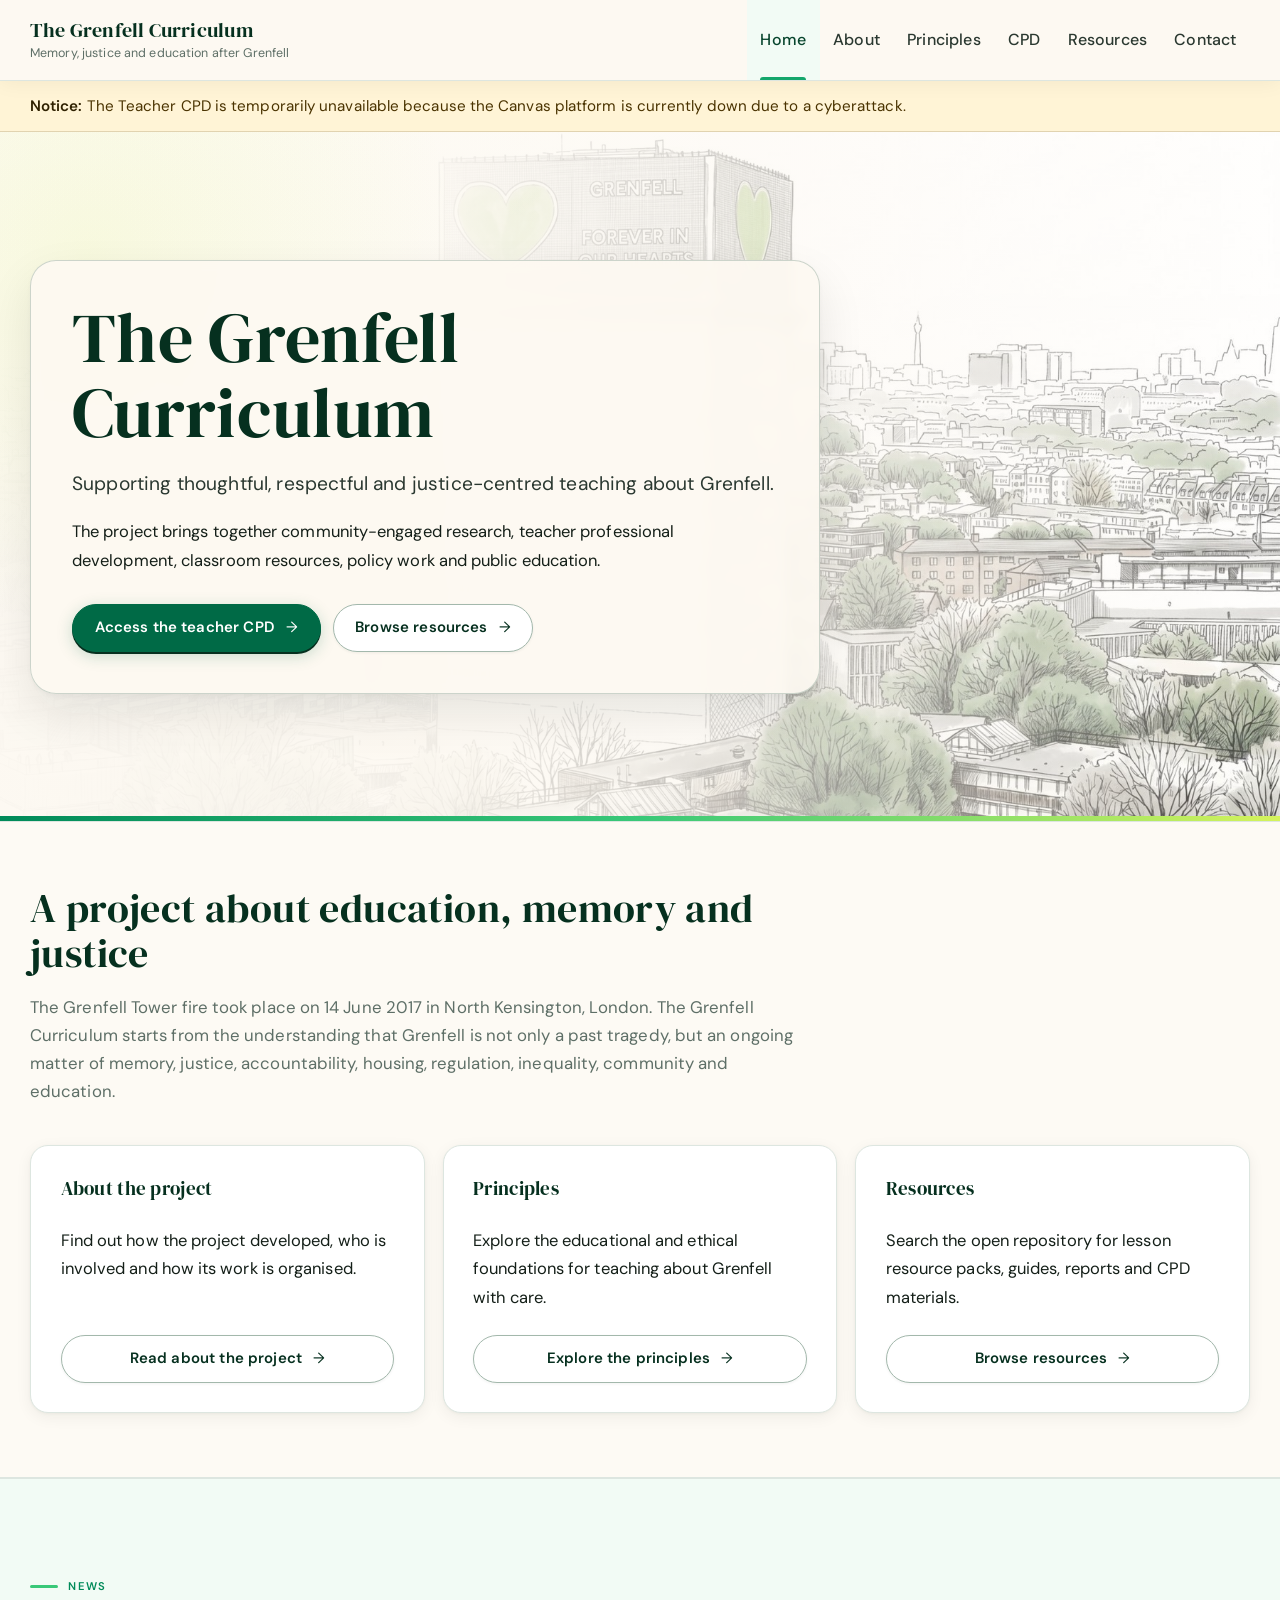
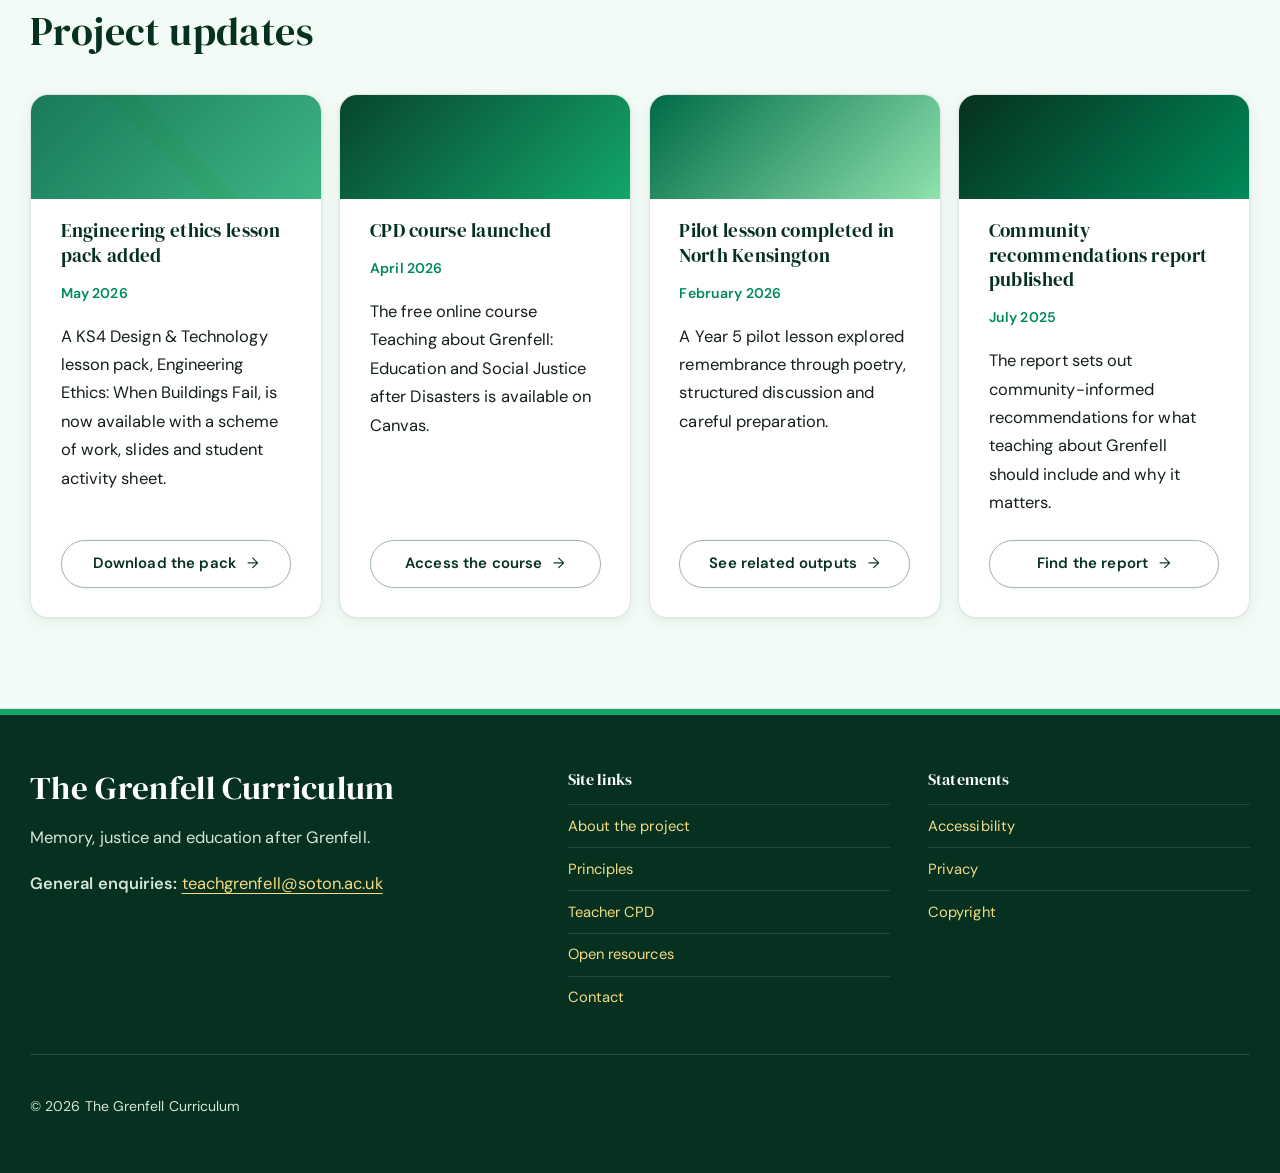
==== commit b62dc22d: ".." ====
--- a/index.html
+++ b/index.html
@@ -9,13 +9,30 @@
   <link rel="preconnect" href="https://fonts.googleapis.com">
   <link rel="preconnect" href="https://fonts.gstatic.com" crossorigin>
   <link rel="stylesheet" href="assets/css/styles.css">
+  <style>
+    .site-notice {
+      background: #fff4d6;
+      border-bottom: 1px solid rgba(91, 61, 0, 0.18);
+      color: #4a3300;
+      font-size: 0.95rem;
+    }
+
+    .site-notice .container {
+      padding-top: 0.75rem;
+      padding-bottom: 0.75rem;
+    }
+
+    .site-notice strong {
+      color: #2f2100;
+    }
+  </style>
 </head>
 <body class="page-home">
 <header class="site-header">
   <div class="header-inner">
     <a class="brand" href="" aria-label="The Grenfell Curriculum home">
       <span class="brand-title">The Grenfell Curriculum</span>
-        <span class="brand-tagline">Memory, justice and education after Grenfell</span>
+      <span class="brand-tagline">Memory, justice and education after Grenfell</span>
     </a>
     <button class="nav-toggle" type="button" aria-controls="site-navigation" aria-expanded="false" data-nav-toggle>
       <span>Menu</span><span aria-hidden="true"></span>
@@ -25,6 +42,13 @@
     </nav>
   </div>
 </header>
+
+  <div class="site-notice" role="status" aria-live="polite">
+    <div class="container">
+      <strong>Notice:</strong> The Teacher CPD is temporarily unavailable because the Canvas platform is currently down due to a cyberattack.
+    </div>
+  </div>
+
   <main id="main">
 
     <section class="page-hero">
@@ -36,7 +60,6 @@
           <div class="actions">
             <a class="btn primary" href="https://canvas.instructure.com/courses/13952145/modules" target="_blank" rel="noopener noreferrer">Access the teacher CPD</a>
             <a class="btn secondary" href="resources/">Browse resources</a>
-          </div>
           </div>
         </div>
       </div>
--- a/assets/css/styles.css
+++ b/assets/css/styles.css
@@ -435,6 +435,18 @@
   transform: translateY(-1px); box-shadow: 0 4px 12px rgba(3,27,18,0.1);
 }
 
+.btn.disabled,
+.btn[aria-disabled="true"],
+.btn:disabled {
+  opacity: 0.68;
+  cursor: not-allowed;
+  pointer-events: none;
+  box-shadow: none;
+}
+.btn.disabled::after,
+.btn[aria-disabled="true"]::after,
+.btn:disabled::after { content: none; }
+
 .btn.text-link {
   min-height: unset; padding: 0; border: 0; color: var(--green-800);
   background: transparent; font-size: 0.92rem;
@@ -591,7 +603,7 @@
 /* Resources */
 .resource-toolbar {
   display: grid; gap: 0.85rem;
-  grid-template-columns: 1.25fr repeat(5, minmax(130px, 0.8fr));
+  grid-template-columns: 1.25fr repeat(4, minmax(130px, 0.8fr));
   align-items: end; margin: 1.75rem 0;
   padding: 1.25rem 1.35rem;
   background: var(--white); border: 1px solid var(--line);
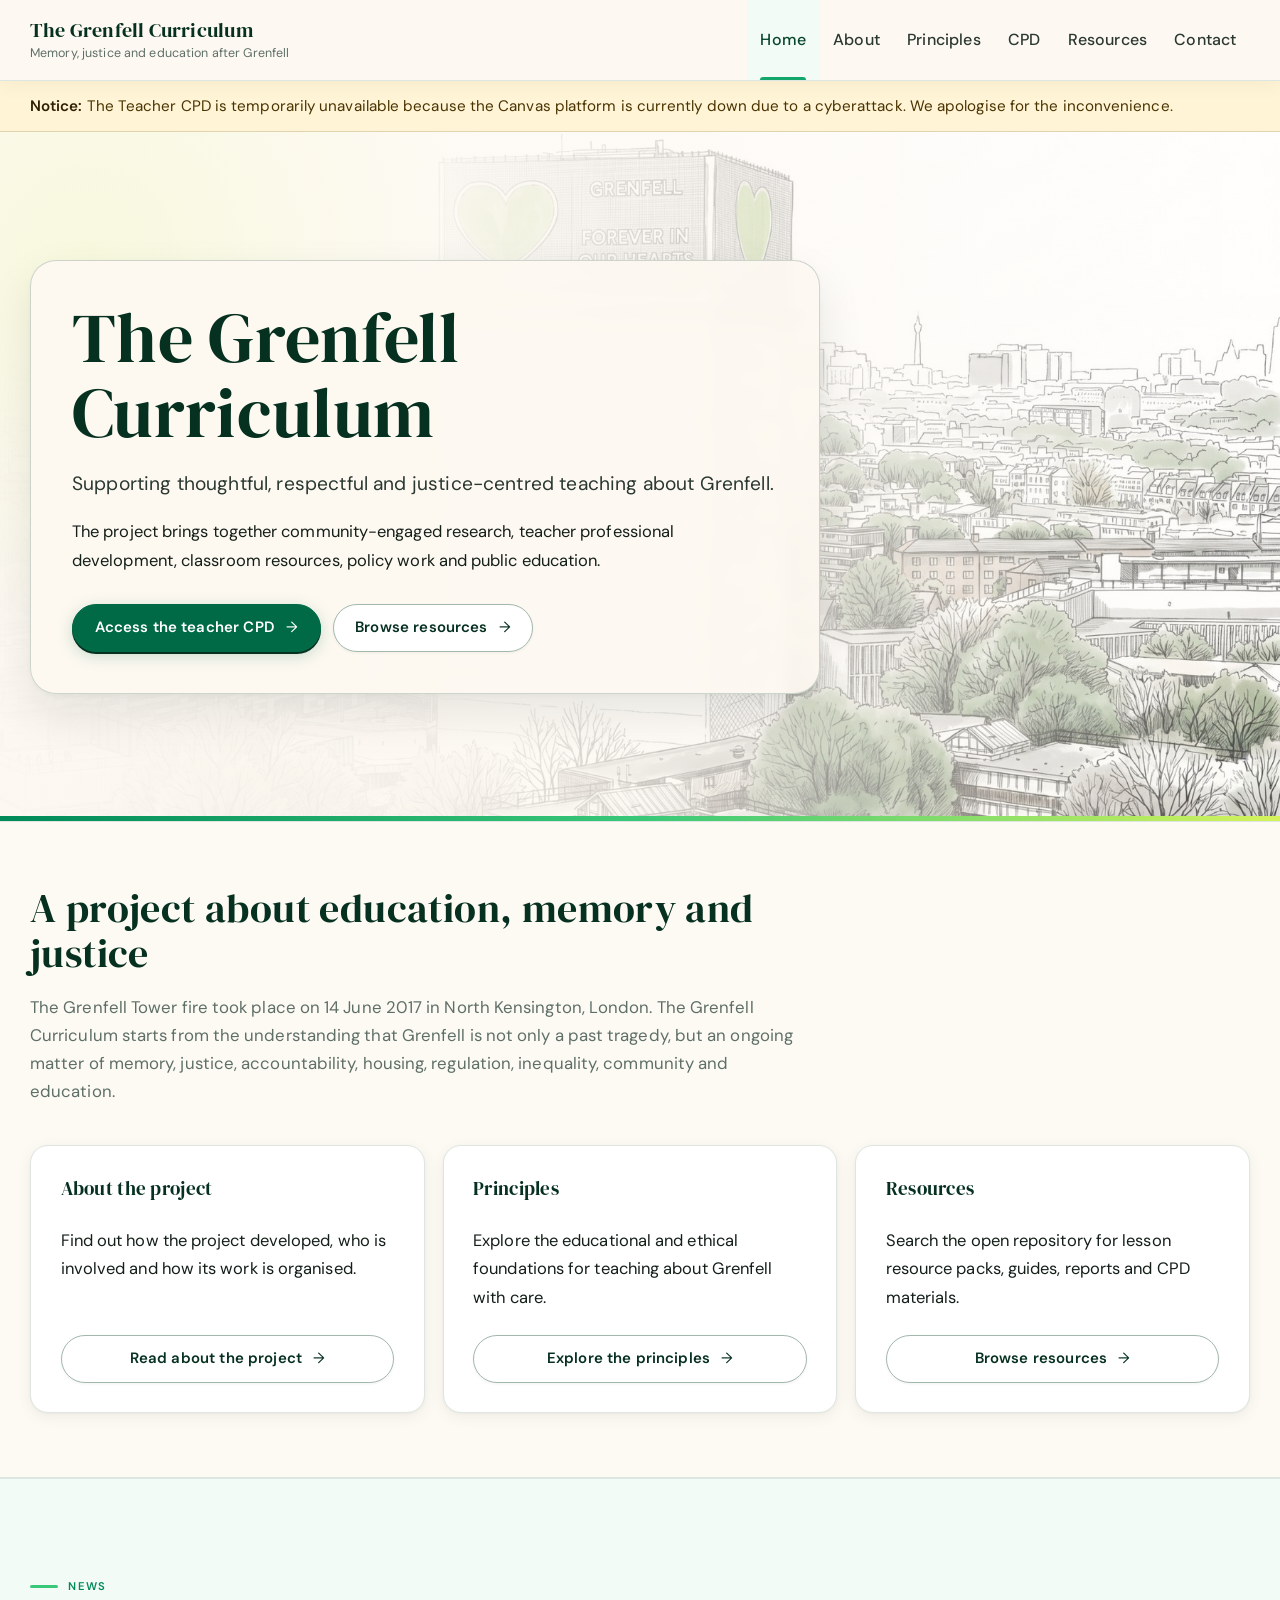
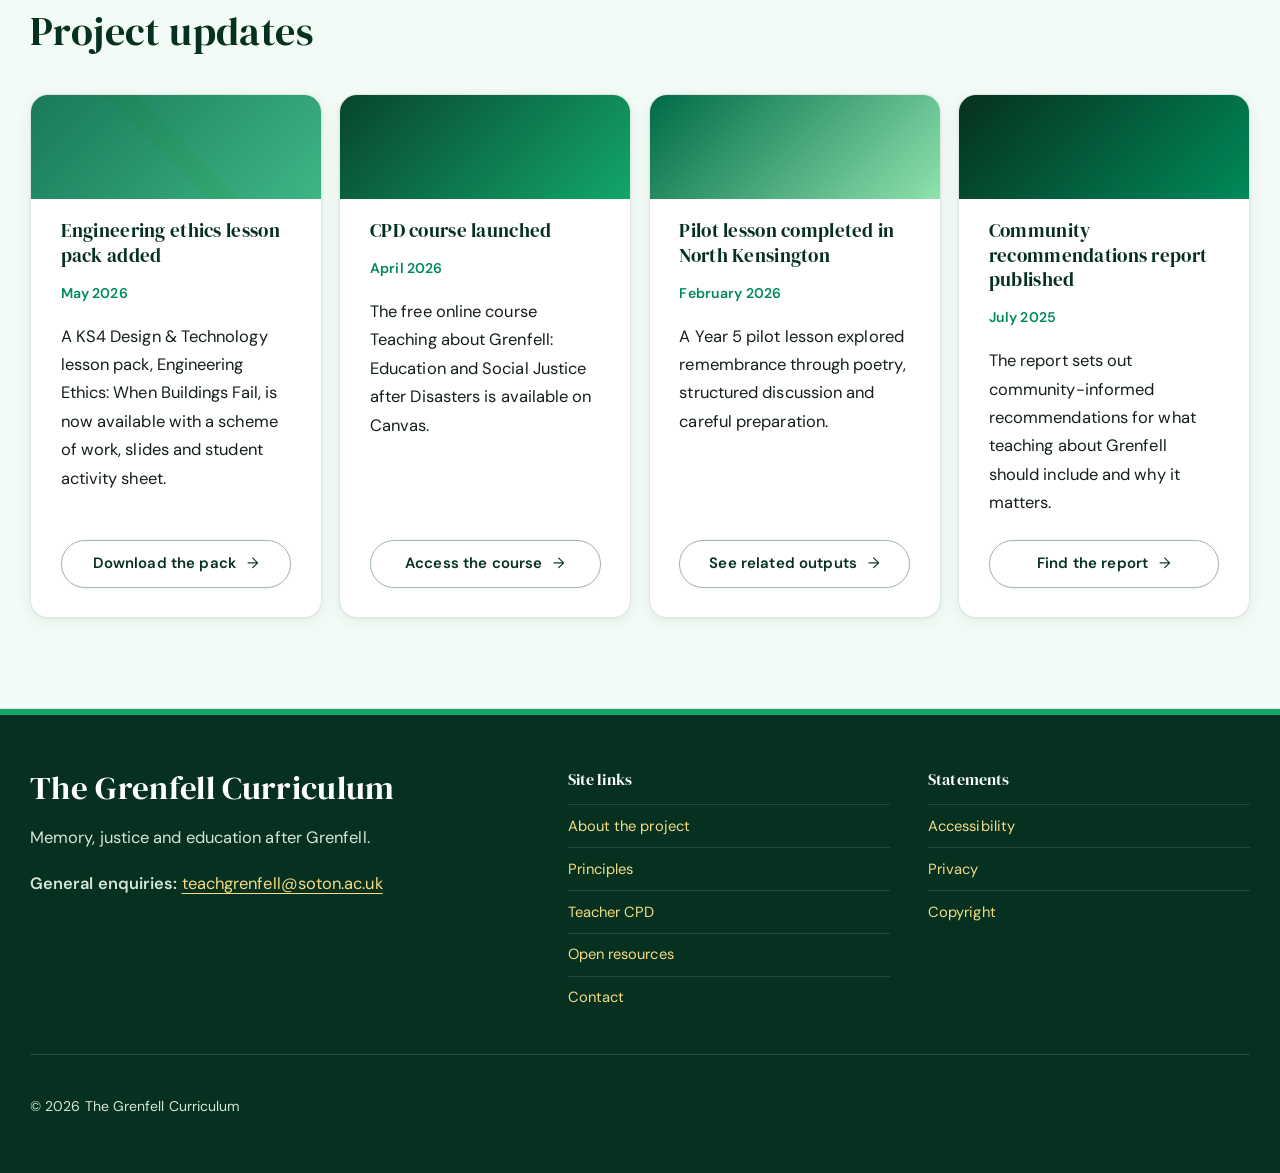
==== commit 1cd3846b: ".." ====
--- a/index.html
+++ b/index.html
@@ -45,7 +45,7 @@
 
   <div class="site-notice" role="status" aria-live="polite">
     <div class="container">
-      <strong>Notice:</strong> The Teacher CPD is temporarily unavailable because the Canvas platform is currently down due to a cyberattack.
+      <strong>Notice:</strong> The Teacher CPD is temporarily unavailable because the Canvas platform is currently down due to a cyberattack. We apologise for the inconvenience.
     </div>
   </div>
 
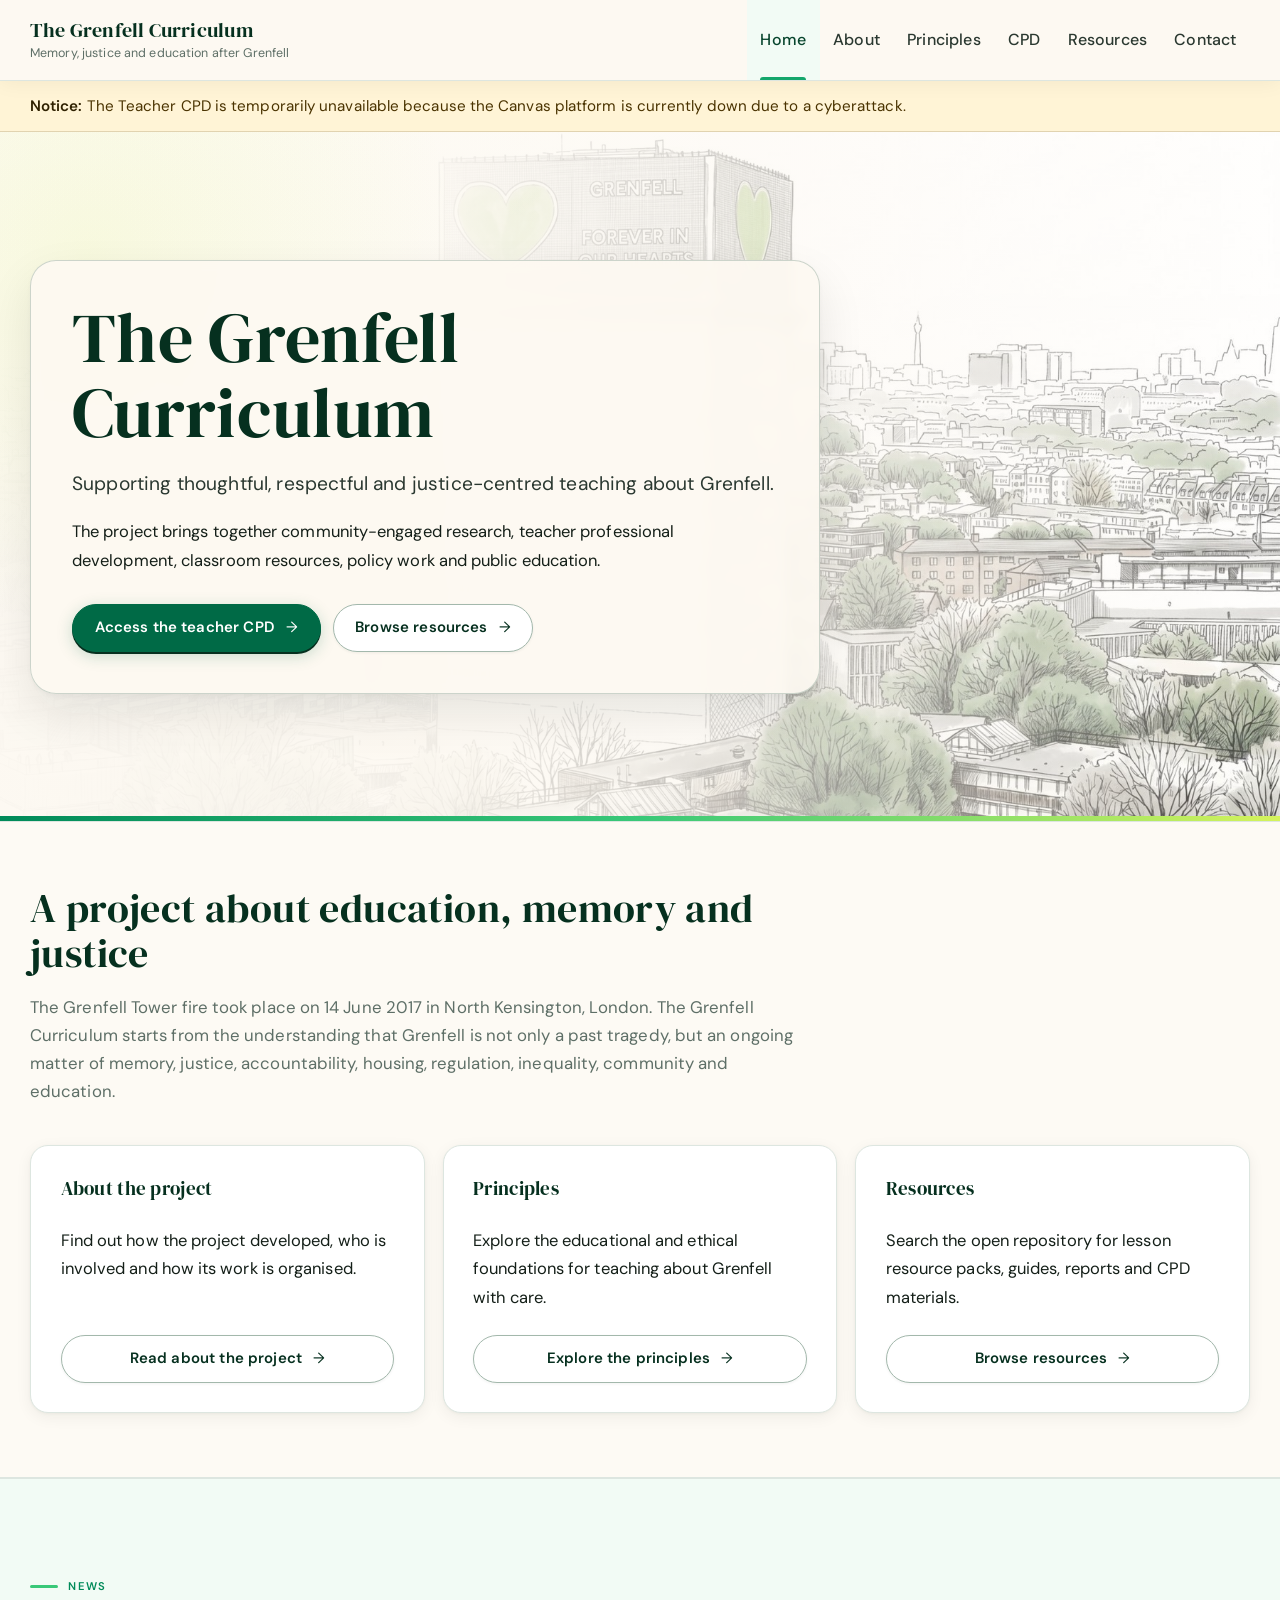
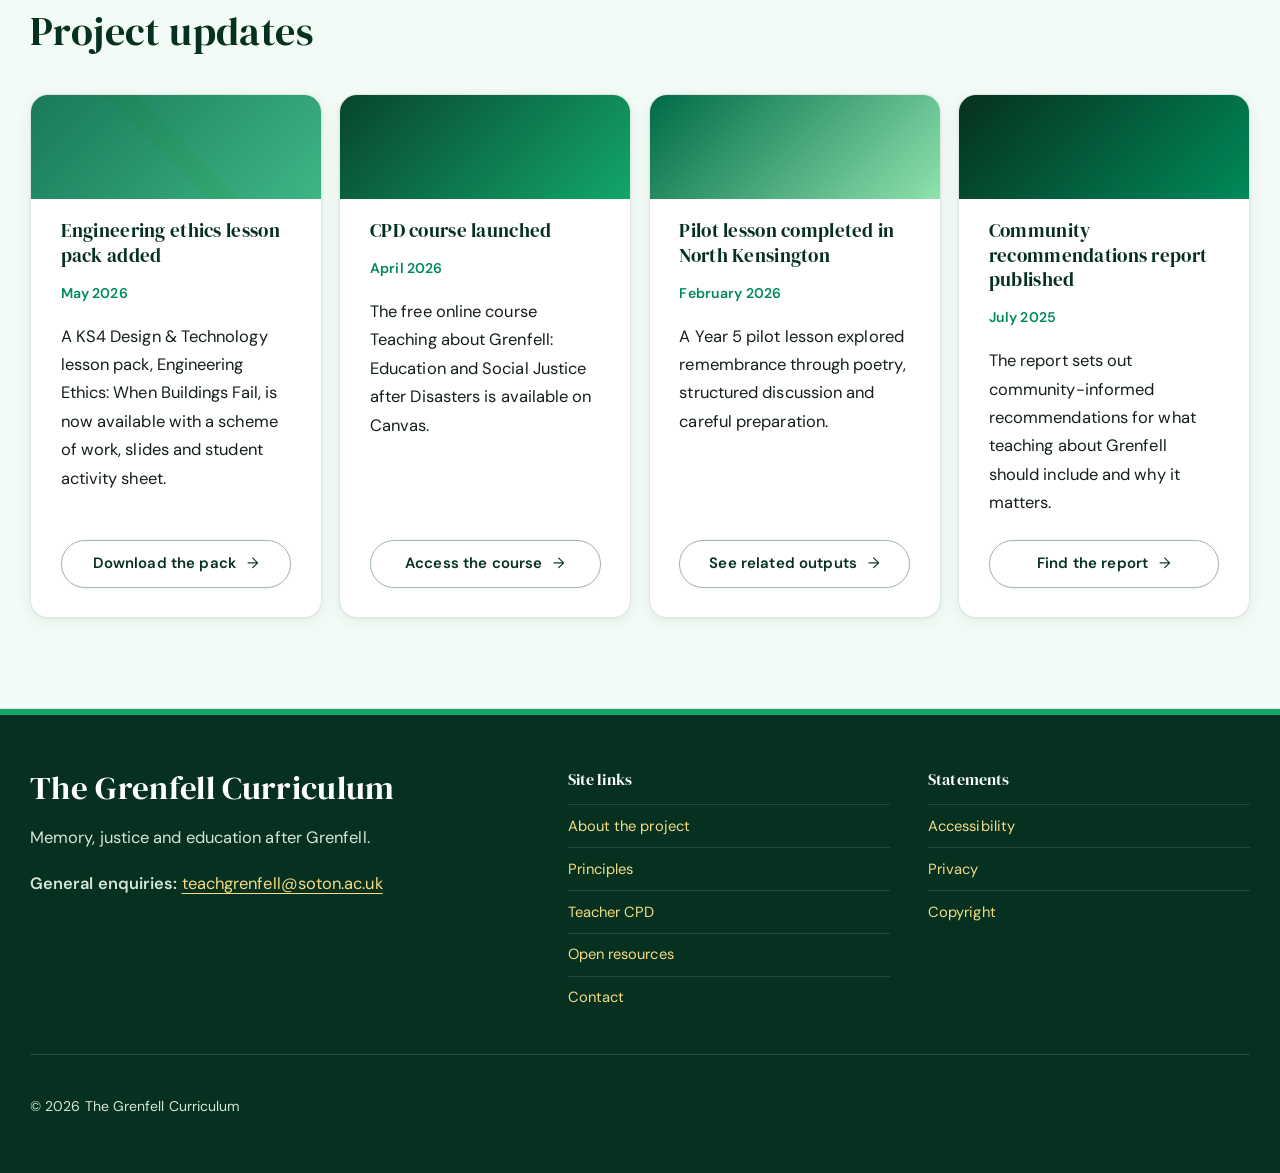
==== commit 8567361a: ".." ====
--- a/index.html
+++ b/index.html
@@ -9,23 +9,6 @@
   <link rel="preconnect" href="https://fonts.googleapis.com">
   <link rel="preconnect" href="https://fonts.gstatic.com" crossorigin>
   <link rel="stylesheet" href="assets/css/styles.css">
-  <style>
-    .site-notice {
-      background: #fff4d6;
-      border-bottom: 1px solid rgba(91, 61, 0, 0.18);
-      color: #4a3300;
-      font-size: 0.95rem;
-    }
-
-    .site-notice .container {
-      padding-top: 0.75rem;
-      padding-bottom: 0.75rem;
-    }
-
-    .site-notice strong {
-      color: #2f2100;
-    }
-  </style>
 </head>
 <body class="page-home">
 <header class="site-header">
@@ -45,7 +28,7 @@
 
   <div class="site-notice" role="status" aria-live="polite">
     <div class="container">
-      <strong>Notice:</strong> The Teacher CPD is temporarily unavailable because the Canvas platform is currently down due to a cyberattack. We apologise for the inconvenience.
+      <strong>Notice:</strong> The Teacher CPD is temporarily unavailable because the Canvas platform is currently down due to a cyberattack.
     </div>
   </div>
 
@@ -139,4 +122,4 @@
 </footer>
   <script src="assets/js/main.js" defer></script>
 </body>
-</html>+</html>
--- a/assets/css/styles.css
+++ b/assets/css/styles.css
@@ -1105,4 +1105,52 @@
 .feature-card p,
 .news-card p:not(.meta) {
   flex: 1;
-}+}
+
+/* Temporary site notice */
+.site-notice {
+  background: #fff4d6;
+  border-bottom: 1px solid rgba(91, 61, 0, 0.18);
+  color: #4a3300;
+  font-size: 0.95rem;
+}
+
+.site-notice .container {
+  padding-top: 0.75rem;
+  padding-bottom: 0.75rem;
+}
+
+.site-notice strong {
+  color: #2f2100;
+}
+
+/* About page alignment tweak */
+.page-about .about-framing-grid {
+  align-items: stretch;
+}
+
+.page-about .about-framing-grid .about-framing-panel {
+  display: flex;
+  flex-direction: column;
+  height: 100%;
+}
+
+.page-about .about-framing-grid .panel-body {
+  flex: 1;
+  display: flex;
+  flex-direction: column;
+  justify-content: center;
+}
+
+.page-about .about-framing-grid .panel-body > :first-child {
+  margin-top: 0;
+}
+
+.page-about .about-framing-grid .panel-body > :last-child {
+  margin-bottom: 0;
+}
+
+.page-about .about-framing-grid .panel-body .inset-list {
+  margin-top: 0;
+  margin-bottom: 0;
+}
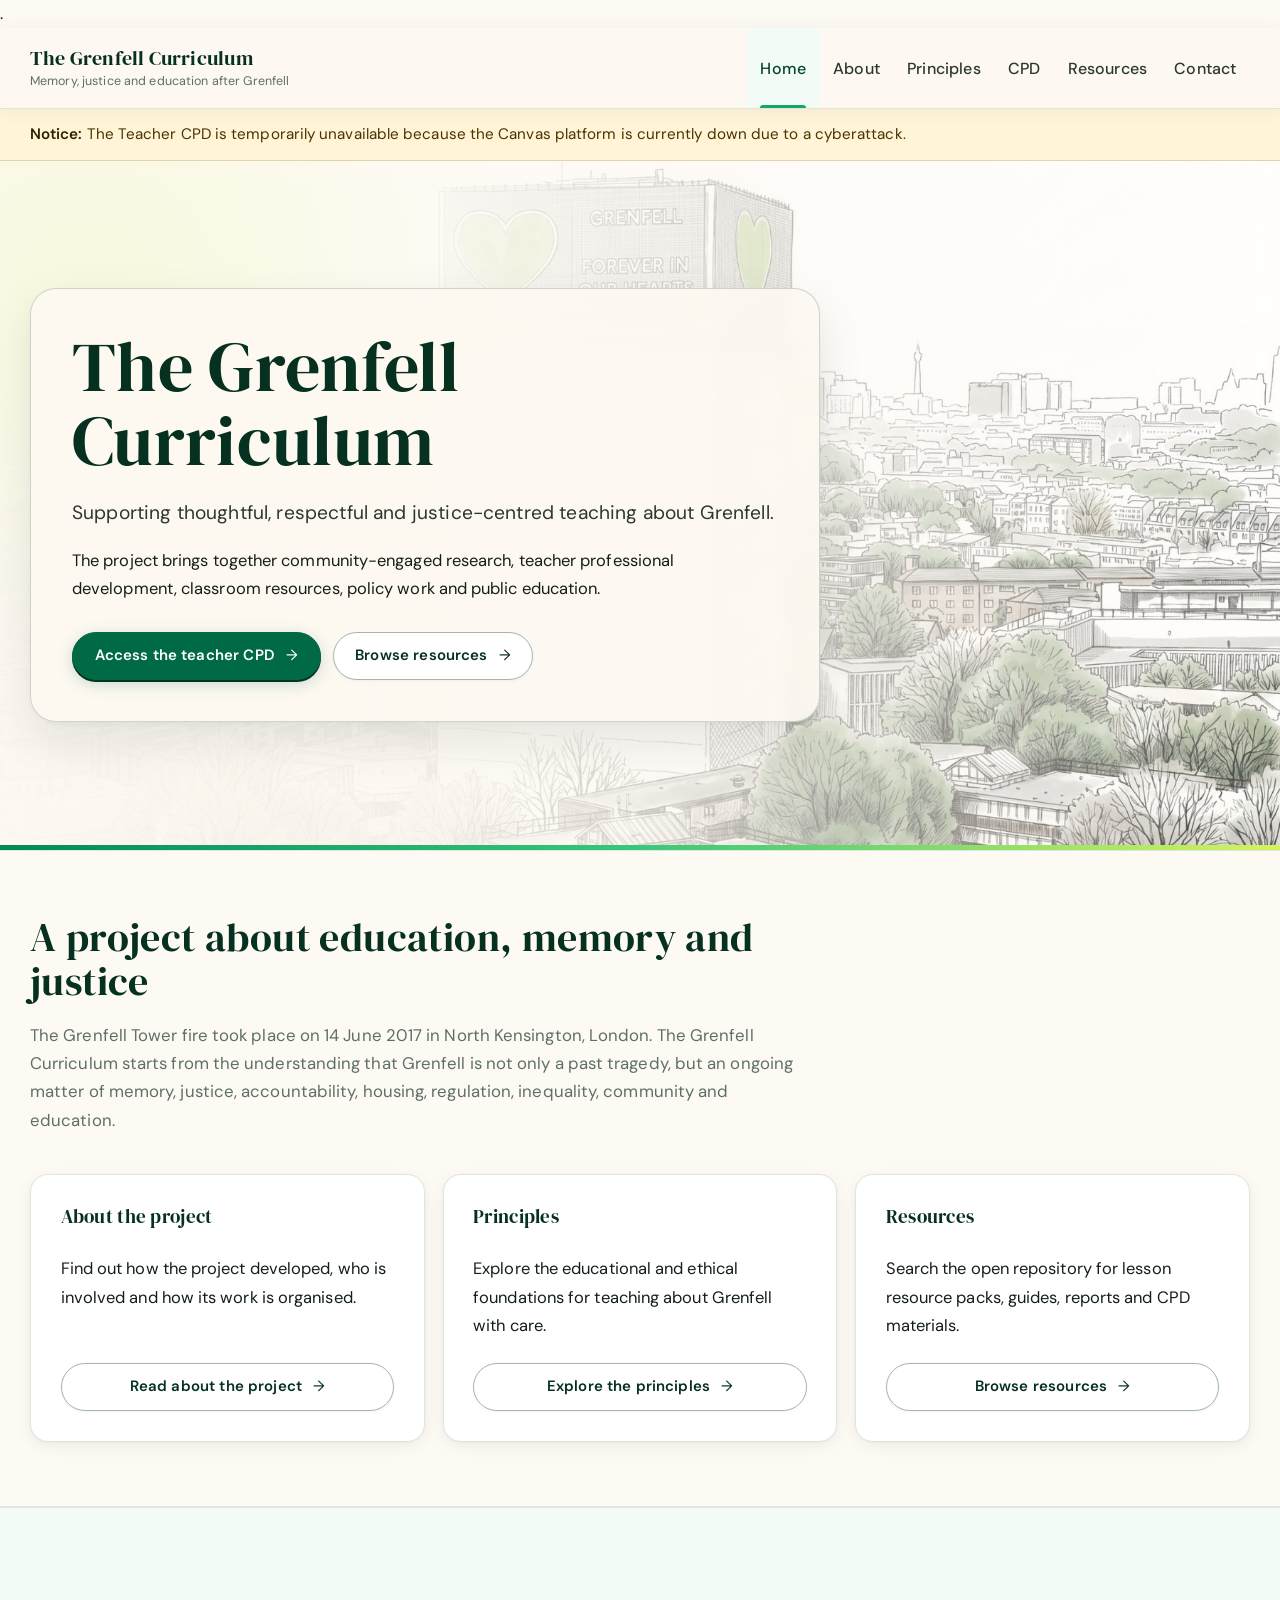
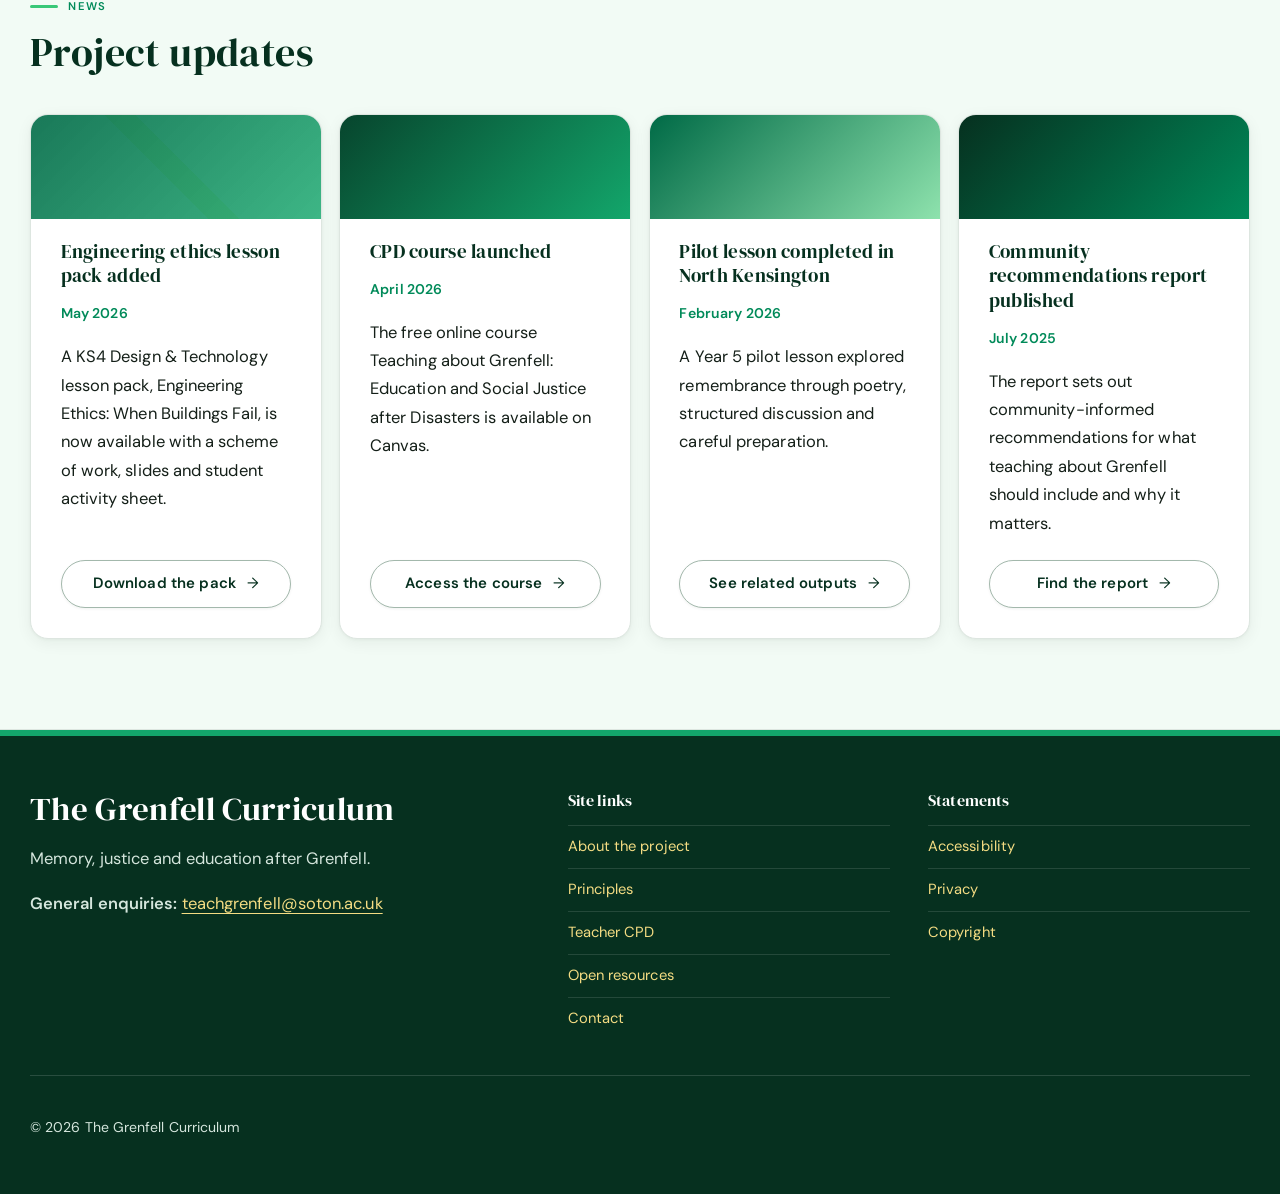
==== commit 6c53b888: "." ====
--- a/index.html
+++ b/index.html
@@ -1,4 +1,5 @@
-<!doctype html>
+.<!doctype html>
+
 <html lang="en-GB">
 <head>
   <meta charset="utf-8">
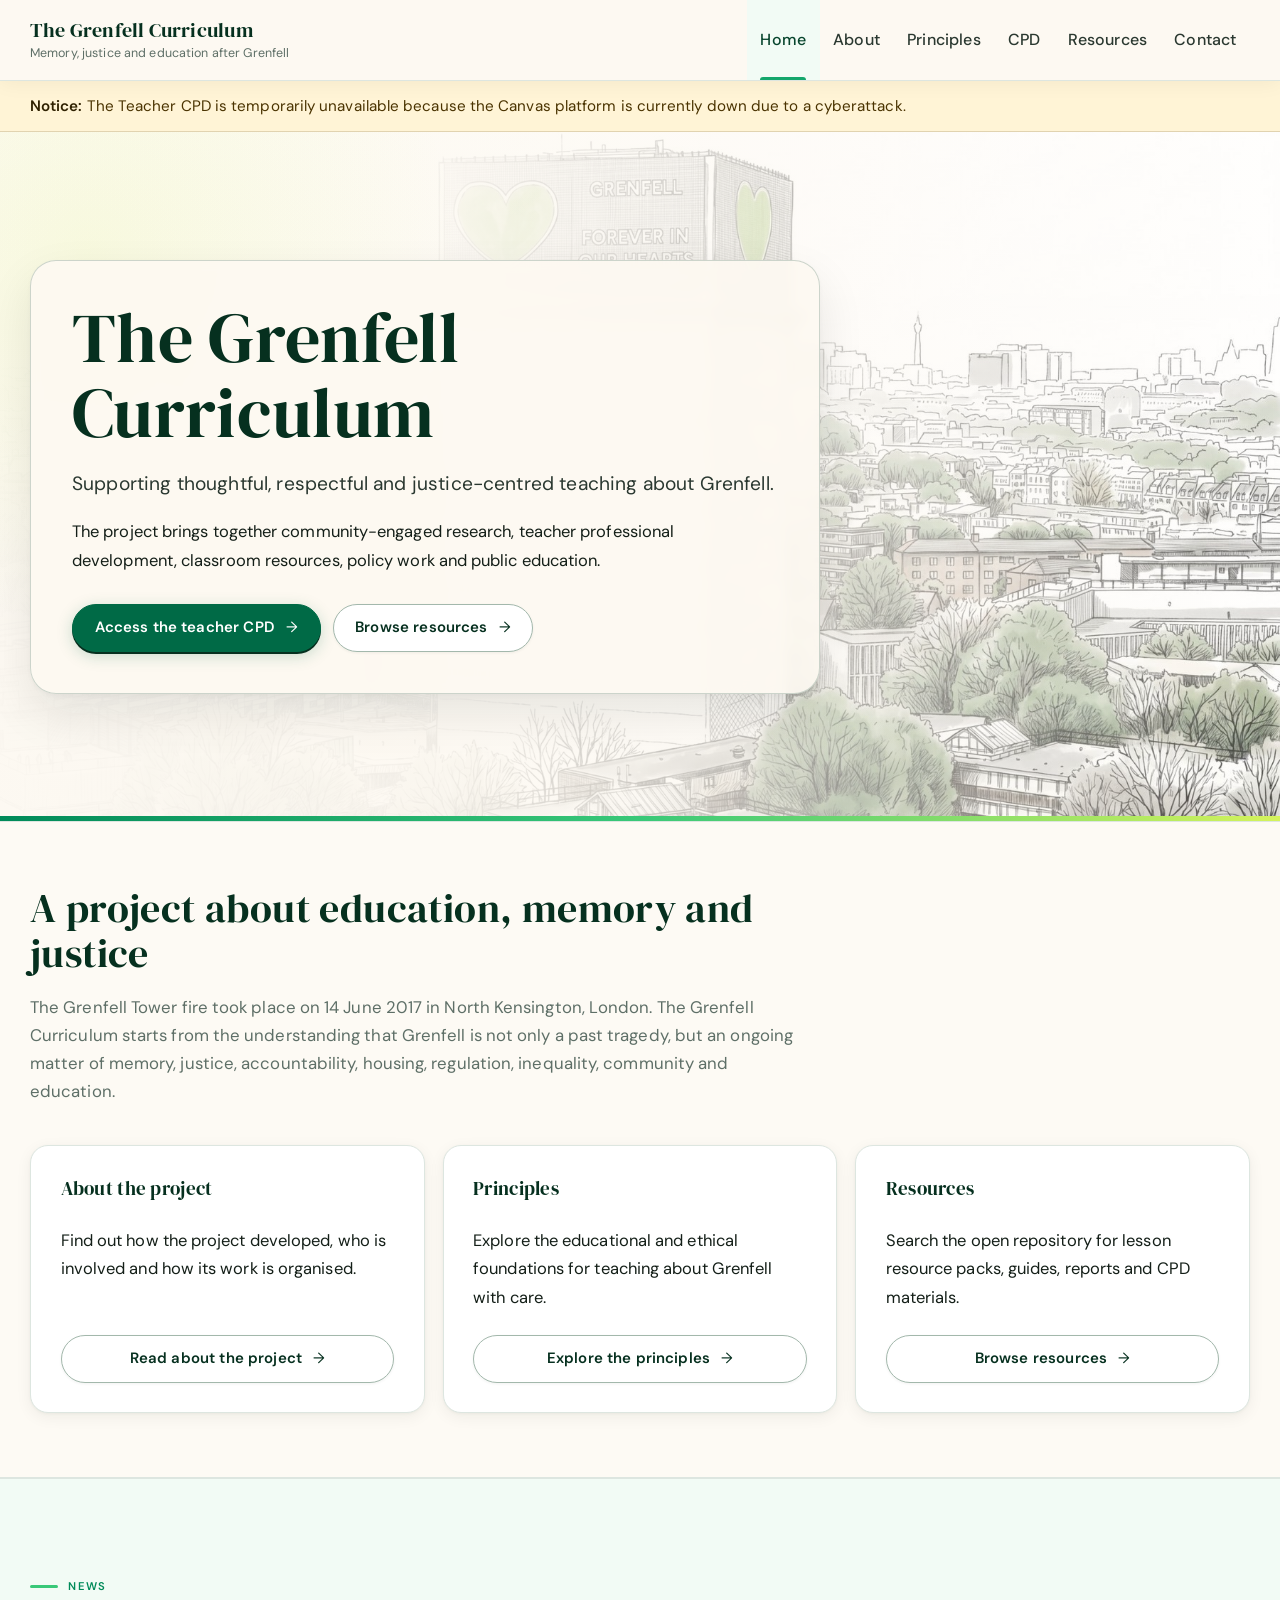
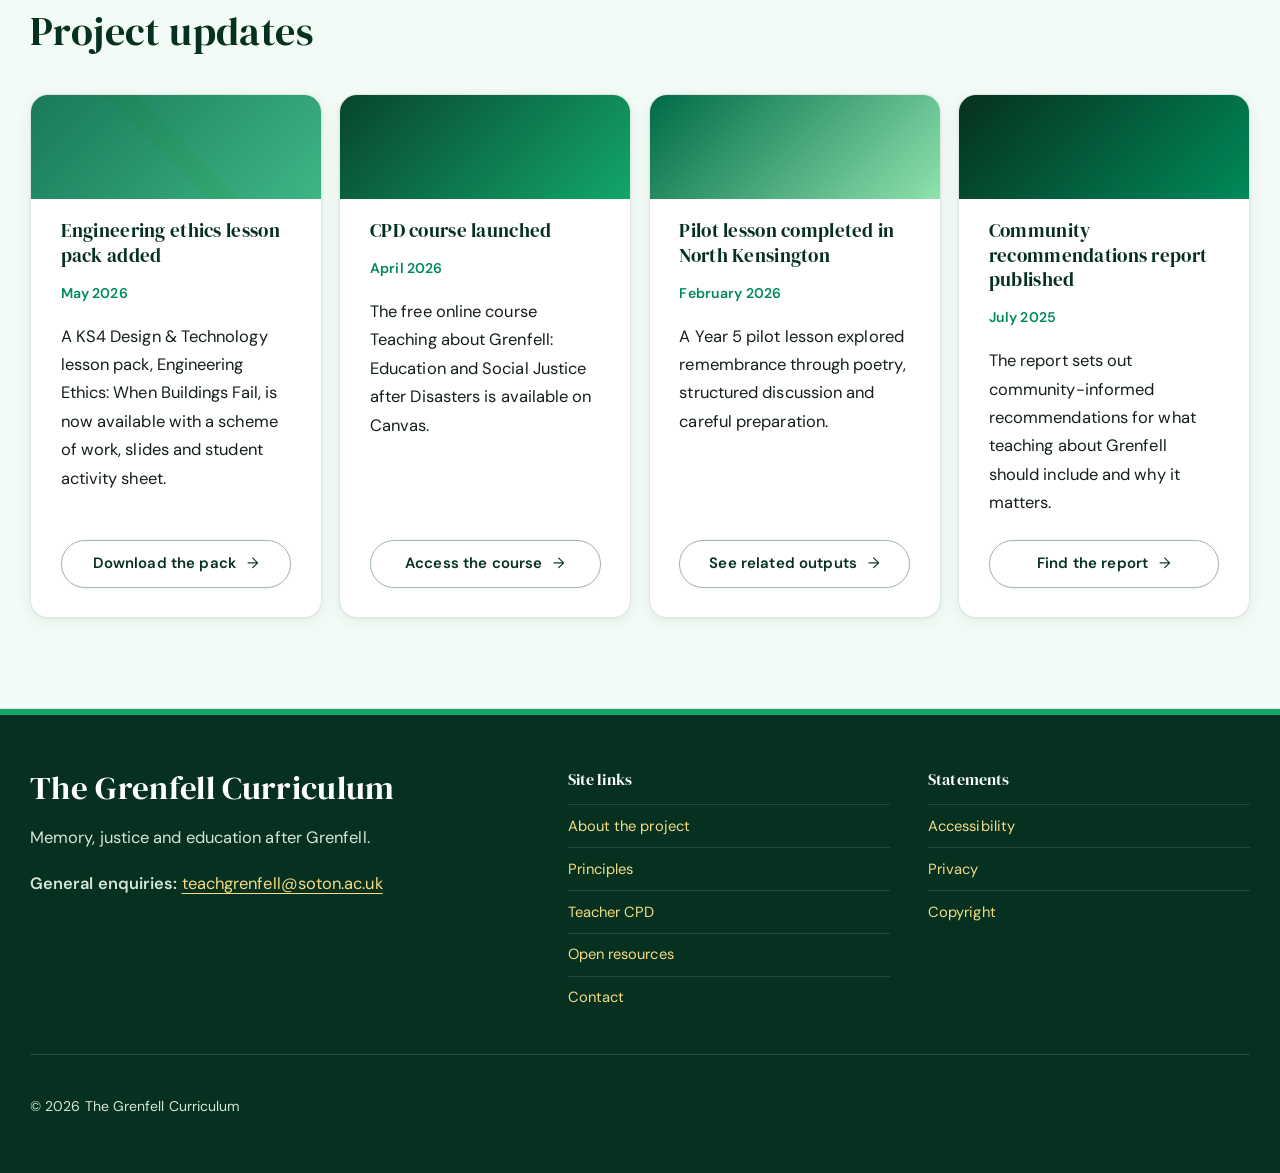
==== commit 9c17d5ea: ".." ====
--- a/index.html
+++ b/index.html
@@ -1,5 +1,4 @@
-.<!doctype html>
-
+<!doctype html>
 <html lang="en-GB">
 <head>
   <meta charset="utf-8">
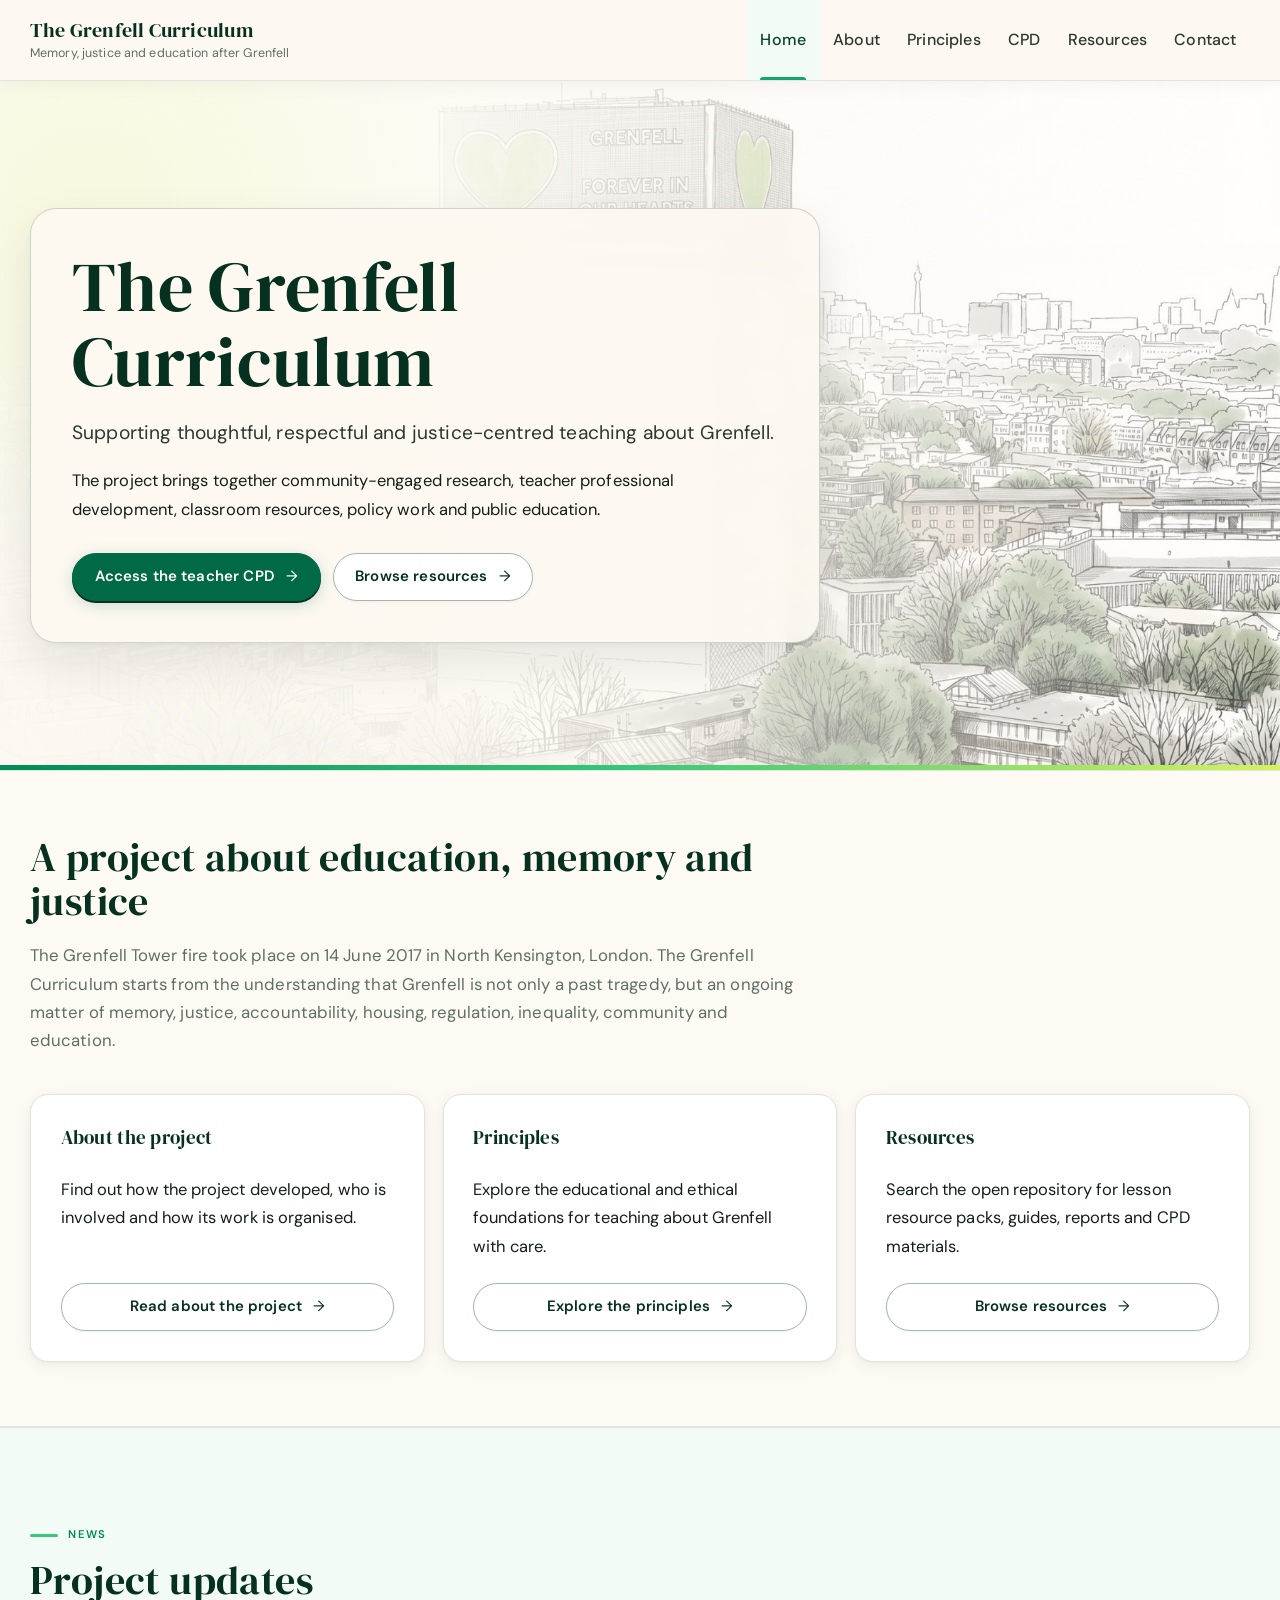
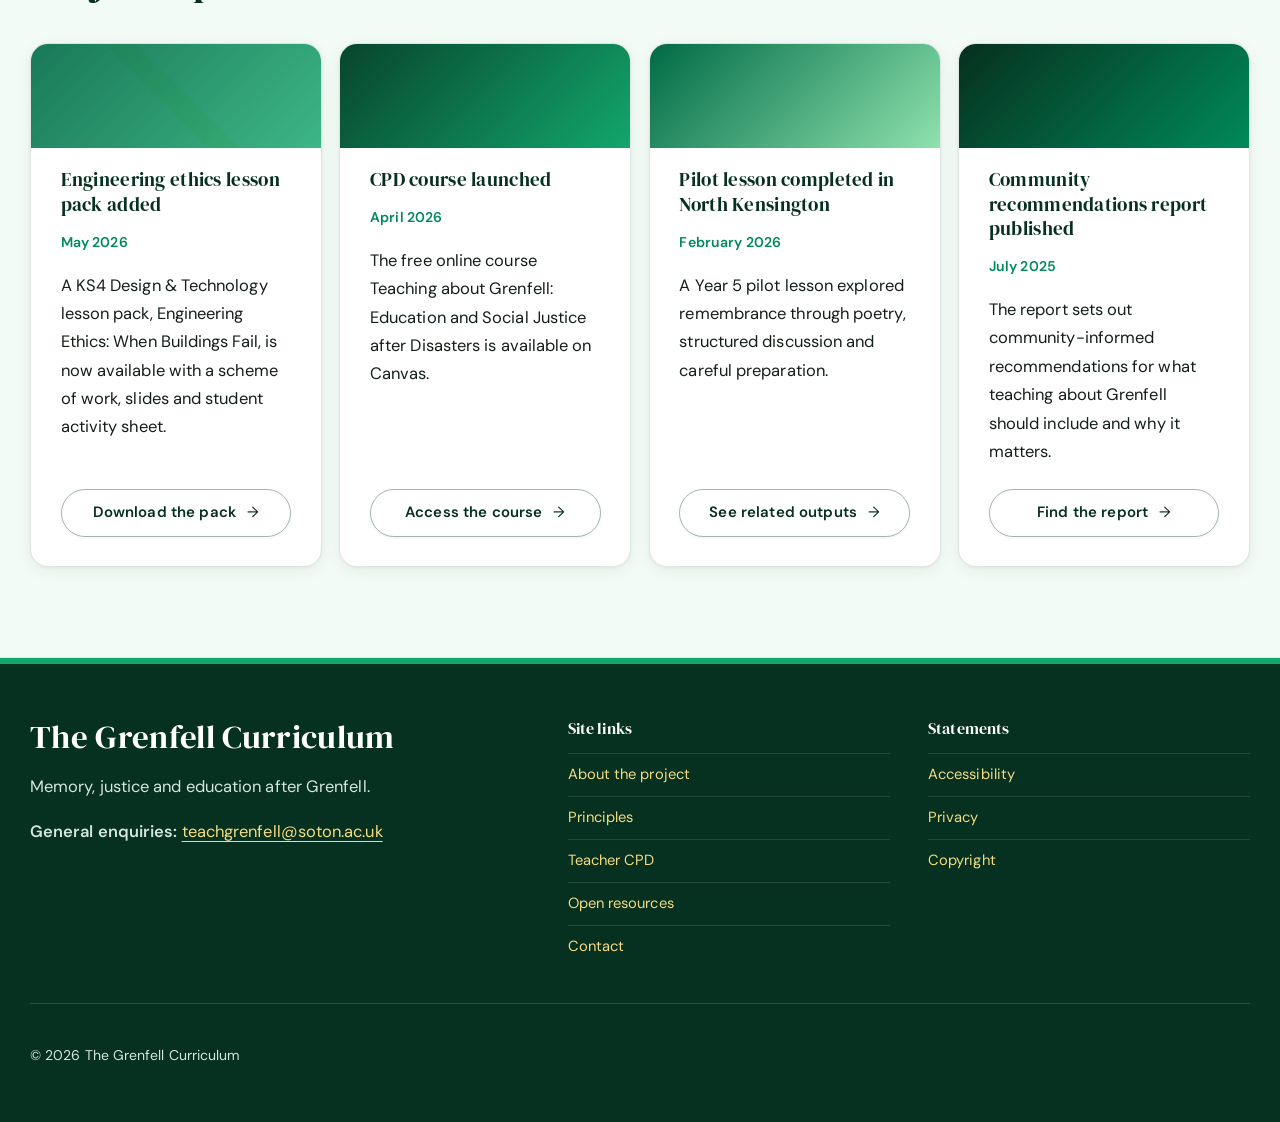
==== commit 70445012: ".." ====
--- a/index.html
+++ b/index.html
@@ -25,12 +25,6 @@
     </nav>
   </div>
 </header>
-
-  <div class="site-notice" role="status" aria-live="polite">
-    <div class="container">
-      <strong>Notice:</strong> The Teacher CPD is temporarily unavailable because the Canvas platform is currently down due to a cyberattack.
-    </div>
-  </div>
 
   <main id="main">
 
